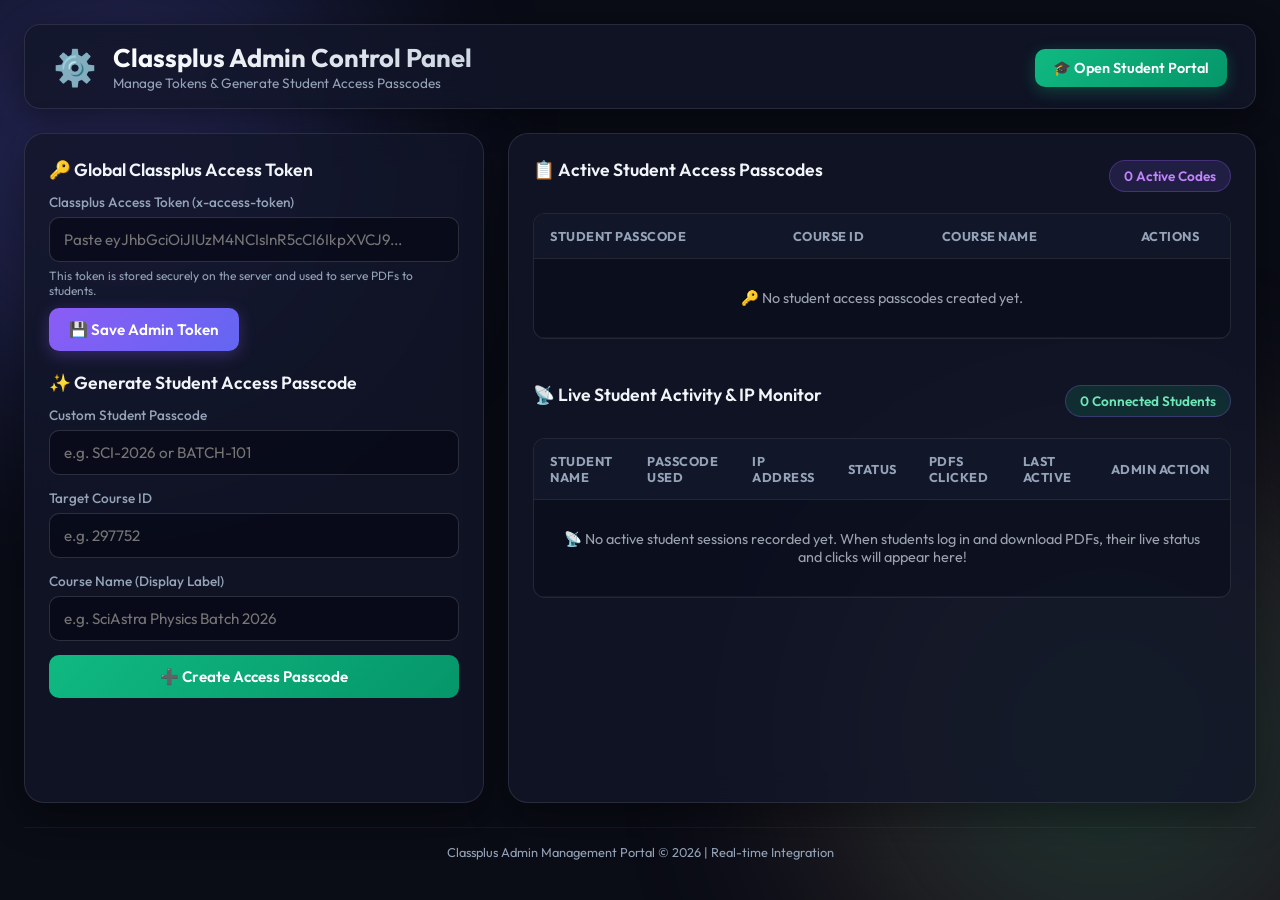
==== admin.html @ 9f8330b0 "Add Real-Time Online/Offline Heartbeat tracking and PDF Download click counter to Admin Panel" ====
<!DOCTYPE html>
<html lang="en">
<head>
    <meta charset="UTF-8">
    <meta name="viewport" content="width=device-width, initial-scale=1.0">
    <title>Classplus Admin Control Panel</title>
    <!-- Google Fonts -->
    <link rel="preconnect" href="https://fonts.googleapis.com">
    <link rel="preconnect" href="https://fonts.gstatic.com" crossorigin>
    <link href="https://fonts.googleapis.com/css2?family=Outfit:wght@300;400;500;600;700;800&family=JetBrains+Mono:wght@400;500&display=swap" rel="stylesheet">
    <link rel="stylesheet" href="admin_style.css">
    <script src="admin_script.js" defer></script>
</head>
<body>
    <div class="background-decorations">
        <div class="blob blob-1"></div>
        <div class="blob blob-2"></div>
    </div>

    <div class="app-container">
        <!-- Admin Header -->
        <header class="app-header">
            <div class="brand">
                <div class="logo-icon">⚙️</div>
                <div>
                    <h1>Classplus Admin Control Panel</h1>
                    <p class="tagline">Manage Tokens & Generate Student Access Passcodes</p>
                </div>
            </div>
            <div class="nav-links">
                <a href="/student.html" target="_blank" class="nav-btn">🎓 Open Student Portal</a>
            </div>
        </header>

        <main class="main-content">
            <!-- Left Side: Config & Passcode Creator -->
            <section class="card control-card">
                <!-- 1. Admin Token Configuration -->
                <div class="panel-section">
                    <h3 class="section-title">🔑 Global Classplus Access Token</h3>
                    <div class="form-group">
                        <label for="admin-token">Classplus Access Token (x-access-token)</label>
                        <input type="text" id="admin-token" placeholder="Paste eyJhbGciOiJIUzM4NCIsInR5cCI6IkpXVCJ9..." autocomplete="off">
                        <span class="help-text">This token is stored securely on the server and used to serve PDFs to students.</span>
                    </div>
                    <button id="btn-save-token" class="btn btn-primary" style="margin-top: 10px;">
                        💾 Save Admin Token
                    </button>
                </div>

                <!-- 2. Student Passcode Generator -->
                <div class="panel-section">
                    <h3 class="section-title">✨ Generate Student Access Passcode</h3>
                    <div class="form-grid">
                        <div class="form-group">
                            <label for="passcode-code">Custom Student Passcode</label>
                            <input type="text" id="passcode-code" placeholder="e.g. SCI-2026 or BATCH-101" autocomplete="off">
                        </div>

                        <div class="form-group">
                            <label for="passcode-course-id">Target Course ID</label>
                            <input type="text" id="passcode-course-id" placeholder="e.g. 297752" autocomplete="off">
                        </div>

                        <div class="form-group">
                            <label for="passcode-course-name">Course Name (Display Label)</label>
                            <input type="text" id="passcode-course-name" placeholder="e.g. SciAstra Physics Batch 2026" autocomplete="off">
                        </div>

                        <button id="btn-create-code" class="btn btn-secondary export-btn">
                            ➕ Create Access Passcode
                        </button>
                    </div>
                </div>
            </section>

            <!-- Right Side: Active Passcodes List & Live Student Monitor -->
            <section class="card data-card">
                <div class="results-header">
                    <h2 class="section-title">📋 Active Student Access Passcodes</h2>
                    <span class="stats-badge" id="passcode-count-badge">0 Active Codes</span>
                </div>

                <div class="passcode-table-container">
                    <table class="passcode-table">
                        <thead>
                            <tr>
                                <th>Student Passcode</th>
                                <th>Course ID</th>
                                <th>Course Name</th>
                                <th style="width: 120px; text-align: center;">Actions</th>
                            </tr>
                        </thead>
                        <tbody id="passcodes-tbody">
                            <tr class="empty-row">
                                <td colspan="4" style="text-align: center; padding: 30px; color: #9ca3af;">
                                    🔑 No student access passcodes created yet.
                                </td>
                            </tr>
                        </tbody>
                    </table>
                </div>

                <!-- 3. Live Student Activity & IP Monitor -->
                <div class="results-header" style="margin-top: 24px;">
                    <h2 class="section-title">📡 Live Student Activity & IP Monitor</h2>
                    <span class="stats-badge" id="active-students-badge" style="background: rgba(16, 185, 129, 0.15); color: #6ee7b7;">0 Connected Students</span>
                </div>

                <div class="passcode-table-container">
                    <table class="passcode-table">
                        <thead>
                            <tr>
                                <th>Student Name</th>
                                <th>Passcode Used</th>
                                <th>IP Address</th>
                                <th>Status</th>
                                <th>PDFs Clicked</th>
                                <th>Last Active</th>
                                <th style="width: 140px; text-align: center;">Admin Action</th>
                            </tr>
                        </thead>
                        <tbody id="students-tbody">
                            <tr class="empty-row">
                                <td colspan="7" style="text-align: center; padding: 30px; color: #9ca3af;">
                                    📡 No active student sessions recorded yet. When students log in and download PDFs, their live status and clicks will appear here!
                                </td>
                            </tr>
                        </tbody>
                    </table>
                </div>
            </section>
        </main>

        <footer class="app-footer">
            <p>Classplus Admin Management Portal &copy; 2026 | Real-time Integration</p>
        </footer>
    </div>
</body>
</html>
---- admin_style.css ----
:root {
    --bg-dark: #0a0c16;
    --card-bg: rgba(18, 22, 40, 0.8);
    --card-border: rgba(255, 255, 255, 0.1);
    --text-main: #f1f5f9;
    --text-muted: #94a3b8;
    --accent-red: #ef4444;
    --accent-blue: #3b82f6;
    --accent-purple: #8b5cf6;
    --accent-emerald: #10b981;
    --input-bg: rgba(5, 8, 20, 0.6);
    --input-border: rgba(255, 255, 255, 0.15);
    --font-primary: 'Outfit', sans-serif;
    --font-mono: 'JetBrains Mono', monospace;
}

* {
    box-sizing: border-box;
    margin: 0;
    padding: 0;
}

body {
    background-color: var(--bg-dark);
    color: var(--text-main);
    font-family: var(--font-primary);
    min-height: 100vh;
    overflow-x: hidden;
}

.background-decorations {
    position: fixed;
    top: 0;
    left: 0;
    width: 100%;
    height: 100%;
    z-index: -1;
    overflow: hidden;
    pointer-events: none;
}

.blob {
    position: absolute;
    border-radius: 50%;
    filter: blur(100px);
    opacity: 0.25;
}

.blob-1 {
    top: -10%;
    left: -10%;
    width: 500px;
    height: 500px;
    background: radial-gradient(circle, #8b5cf6, #3b82f6);
}

.blob-2 {
    bottom: -15%;
    right: -10%;
    width: 600px;
    height: 600px;
    background: radial-gradient(circle, #10b981, #ef4444);
}

.app-container {
    max-width: 1400px;
    margin: 0 auto;
    padding: 24px;
    display: flex;
    flex-direction: column;
    gap: 24px;
    min-height: 100vh;
}

.app-header {
    display: flex;
    justify-content: space-between;
    align-items: center;
    padding: 16px 28px;
    background: var(--card-bg);
    backdrop-filter: blur(16px);
    border: 1px solid var(--card-border);
    border-radius: 16px;
    box-shadow: 0 8px 32px rgba(0, 0, 0, 0.4);
}

.brand {
    display: flex;
    align-items: center;
    gap: 16px;
}

.logo-icon {
    font-size: 2.2rem;
}

.brand h1 {
    font-size: 1.6rem;
    font-weight: 700;
    background: linear-gradient(135deg, #ffffff, #cbd5e1);
    -webkit-background-clip: text;
    -webkit-text-fill-color: transparent;
}

.tagline {
    font-size: 0.85rem;
    color: var(--text-muted);
}

.nav-btn {
    padding: 10px 18px;
    border-radius: 10px;
    text-decoration: none;
    font-size: 0.9rem;
    font-weight: 600;
    color: #fff;
    background: linear-gradient(135deg, #10b981, #059669);
    box-shadow: 0 4px 16px rgba(16, 185, 129, 0.3);
    transition: all 0.2s ease;
}

.nav-btn:hover {
    transform: translateY(-2px);
    box-shadow: 0 6px 20px rgba(16, 185, 129, 0.4);
}

.main-content {
    display: grid;
    grid-template-columns: 460px 1fr;
    gap: 24px;
    flex: 1;
}

@media (max-width: 1024px) {
    .main-content {
        grid-template-columns: 1fr;
    }
}

.card {
    background: var(--card-bg);
    backdrop-filter: blur(16px);
    border: 1px solid var(--card-border);
    border-radius: 20px;
    padding: 24px;
    box-shadow: 0 12px 40px rgba(0, 0, 0, 0.4);
    display: flex;
    flex-direction: column;
    gap: 20px;
}

.section-title {
    font-size: 1.1rem;
    font-weight: 600;
    margin-bottom: 12px;
}

.form-grid {
    display: flex;
    flex-direction: column;
    gap: 14px;
}

.form-group {
    display: flex;
    flex-direction: column;
    gap: 6px;
}

.form-group label {
    font-size: 0.85rem;
    font-weight: 500;
    color: var(--text-muted);
}

input[type="text"] {
    width: 100%;
    padding: 12px 14px;
    background: var(--input-bg);
    border: 1px solid var(--input-border);
    border-radius: 10px;
    color: var(--text-main);
    font-family: var(--font-primary);
    font-size: 0.95rem;
    outline: none;
    transition: all 0.2s ease;
}

input[type="text"]:focus {
    border-color: var(--accent-purple);
    box-shadow: 0 0 0 3px rgba(139, 92, 246, 0.2);
}

.help-text {
    font-size: 0.75rem;
    color: var(--text-muted);
}

.btn {
    padding: 12px 20px;
    border-radius: 10px;
    border: none;
    font-family: var(--font-primary);
    font-size: 0.95rem;
    font-weight: 600;
    cursor: pointer;
    display: inline-flex;
    align-items: center;
    justify-content: center;
    gap: 8px;
    transition: all 0.25s ease;
}

.btn-primary {
    background: linear-gradient(135deg, var(--accent-purple), #6366f1);
    color: white;
    box-shadow: 0 4px 16px rgba(139, 92, 246, 0.3);
}

.btn-primary:hover {
    transform: translateY(-2px);
}

.export-btn {
    background: linear-gradient(135deg, #10b981, #059669);
    color: white;
}

.export-btn:hover {
    transform: translateY(-2px);
    box-shadow: 0 4px 16px rgba(16, 185, 129, 0.4);
}

.btn-danger {
    background: rgba(239, 68, 68, 0.2);
    color: #fca5a5;
    border: 1px solid rgba(239, 68, 68, 0.4);
    padding: 6px 12px;
    font-size: 0.8rem;
    border-radius: 8px;
}

.btn-danger:hover {
    background: rgba(239, 68, 68, 0.4);
    color: white;
}

.results-header {
    display: flex;
    justify-content: space-between;
    align-items: center;
}

.stats-badge {
    background: rgba(139, 92, 246, 0.15);
    color: #c084fc;
    border: 1px solid rgba(139, 92, 246, 0.3);
    padding: 6px 14px;
    border-radius: 20px;
    font-size: 0.85rem;
    font-weight: 600;
}

.passcode-table-container {
    border: 1px solid var(--card-border);
    border-radius: 12px;
    overflow-x: auto;
    background: rgba(5, 8, 20, 0.4);
    max-height: 600px;
}

.passcode-table {
    width: 100%;
    border-collapse: collapse;
    text-align: left;
}

.passcode-table th {
    position: sticky;
    top: 0;
    background: #111629;
    color: var(--text-muted);
    font-size: 0.8rem;
    text-transform: uppercase;
    letter-spacing: 0.5px;
    padding: 14px 16px;
    border-bottom: 1px solid var(--card-border);
}

.passcode-table td {
    padding: 14px 16px;
    border-bottom: 1px solid rgba(255, 255, 255, 0.05);
    font-size: 0.9rem;
}

.code-tag {
    display: inline-block;
    background: rgba(16, 185, 129, 0.15);
    color: #34d399;
    border: 1px solid rgba(16, 185, 129, 0.3);
    padding: 4px 10px;
    border-radius: 6px;
    font-family: var(--font-mono);
    font-weight: 600;
}

.app-footer {
    text-align: center;
    padding: 16px;
    color: var(--text-muted);
    font-size: 0.8rem;
    border-top: 1px solid rgba(255, 255, 255, 0.05);
}
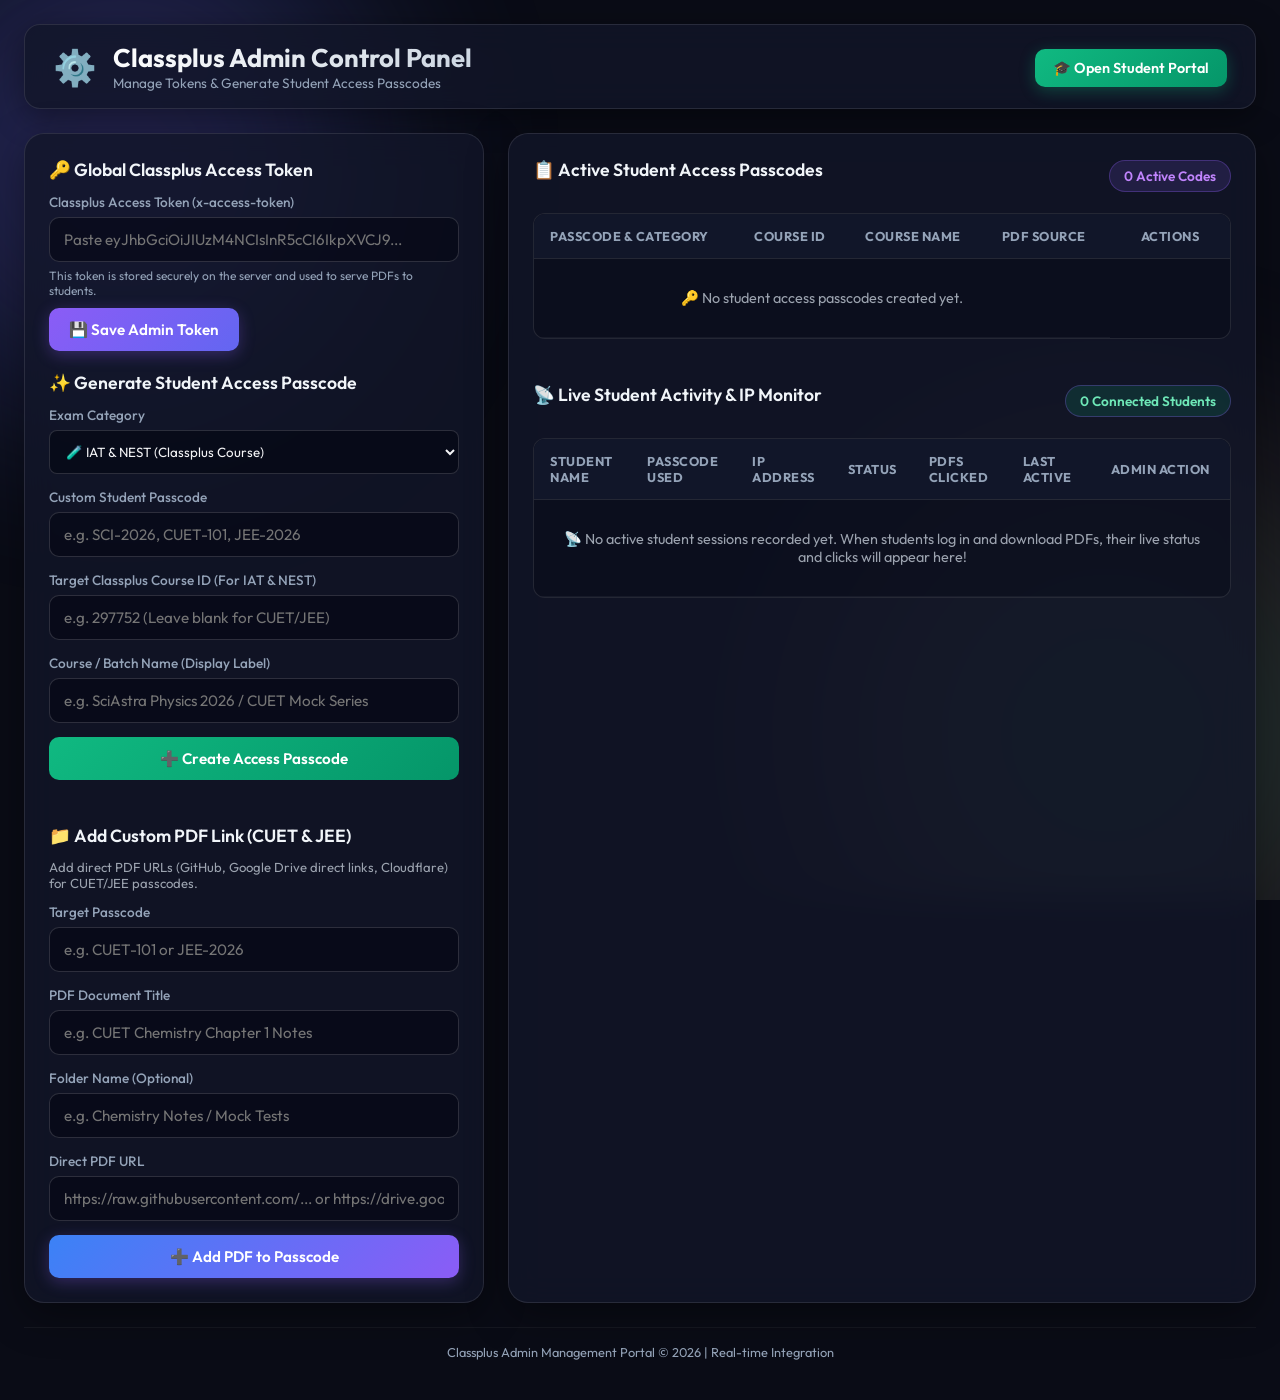
==== commit 9f653cd3: "Add Multi-Exam Category support for IAT NEST CUET JEE and Custom PDF Link Uploader" ====
--- a/admin.html
+++ b/admin.html
@@ -53,22 +53,62 @@
                     <h3 class="section-title">✨ Generate Student Access Passcode</h3>
                     <div class="form-grid">
                         <div class="form-group">
-                            <label for="passcode-code">Custom Student Passcode</label>
-                            <input type="text" id="passcode-code" placeholder="e.g. SCI-2026 or BATCH-101" autocomplete="off">
+                            <label for="passcode-category">Exam Category</label>
+                            <select id="passcode-category" style="width: 100%; padding: 12px; background: rgba(5, 8, 20, 0.7); border: 1px solid rgba(255, 255, 255, 0.15); border-radius: 8px; color: #f3f4f6; font-family: inherit;">
+                                <option value="IAT & NEST">🧪 IAT & NEST (Classplus Course)</option>
+                                <option value="CUET">📚 CUET (Custom PDFs & Direct Links)</option>
+                                <option value="JEE">⚛️ JEE (Custom PDFs & Direct Links)</option>
+                            </select>
                         </div>
 
                         <div class="form-group">
-                            <label for="passcode-course-id">Target Course ID</label>
-                            <input type="text" id="passcode-course-id" placeholder="e.g. 297752" autocomplete="off">
+                            <label for="passcode-code">Custom Student Passcode</label>
+                            <input type="text" id="passcode-code" placeholder="e.g. SCI-2026, CUET-101, JEE-2026" autocomplete="off">
+                        </div>
+
+                        <div class="form-group" id="course-id-group">
+                            <label for="passcode-course-id">Target Classplus Course ID (For IAT & NEST)</label>
+                            <input type="text" id="passcode-course-id" placeholder="e.g. 297752 (Leave blank for CUET/JEE)" autocomplete="off">
                         </div>
 
                         <div class="form-group">
-                            <label for="passcode-course-name">Course Name (Display Label)</label>
-                            <input type="text" id="passcode-course-name" placeholder="e.g. SciAstra Physics Batch 2026" autocomplete="off">
+                            <label for="passcode-course-name">Course / Batch Name (Display Label)</label>
+                            <input type="text" id="passcode-course-name" placeholder="e.g. SciAstra Physics 2026 / CUET Mock Series" autocomplete="off">
                         </div>
 
                         <button id="btn-create-code" class="btn btn-secondary export-btn">
                             ➕ Create Access Passcode
+                        </button>
+                    </div>
+                </div>
+
+                <!-- 3. Custom PDF Link Uploader (For CUET & JEE) -->
+                <div class="panel-section" style="margin-top: 24px;">
+                    <h3 class="section-title">📁 Add Custom PDF Link (CUET & JEE)</h3>
+                    <p style="font-size: 0.82rem; color: #9ca3af; margin-bottom: 12px;">Add direct PDF URLs (GitHub, Google Drive direct links, Cloudflare) for CUET/JEE passcodes.</p>
+                    <div class="form-grid">
+                        <div class="form-group">
+                            <label for="custom-pdf-code">Target Passcode</label>
+                            <input type="text" id="custom-pdf-code" placeholder="e.g. CUET-101 or JEE-2026" autocomplete="off">
+                        </div>
+
+                        <div class="form-group">
+                            <label for="custom-pdf-title">PDF Document Title</label>
+                            <input type="text" id="custom-pdf-title" placeholder="e.g. CUET Chemistry Chapter 1 Notes" autocomplete="off">
+                        </div>
+
+                        <div class="form-group">
+                            <label for="custom-pdf-folder">Folder Name (Optional)</label>
+                            <input type="text" id="custom-pdf-folder" placeholder="e.g. Chemistry Notes / Mock Tests" autocomplete="off">
+                        </div>
+
+                        <div class="form-group">
+                            <label for="custom-pdf-url">Direct PDF URL</label>
+                            <input type="text" id="custom-pdf-url" placeholder="https://raw.githubusercontent.com/... or https://drive.google.com/..." autocomplete="off">
+                        </div>
+
+                        <button id="btn-add-custom-pdf" class="btn btn-primary export-btn" style="background: linear-gradient(135deg, #3b82f6, #8b5cf6);">
+                            ➕ Add PDF to Passcode
                         </button>
                     </div>
                 </div>
@@ -85,9 +125,10 @@
                     <table class="passcode-table">
                         <thead>
                             <tr>
-                                <th>Student Passcode</th>
+                                <th>Passcode & Category</th>
                                 <th>Course ID</th>
                                 <th>Course Name</th>
+                                <th>PDF Source</th>
                                 <th style="width: 120px; text-align: center;">Actions</th>
                             </tr>
                         </thead>
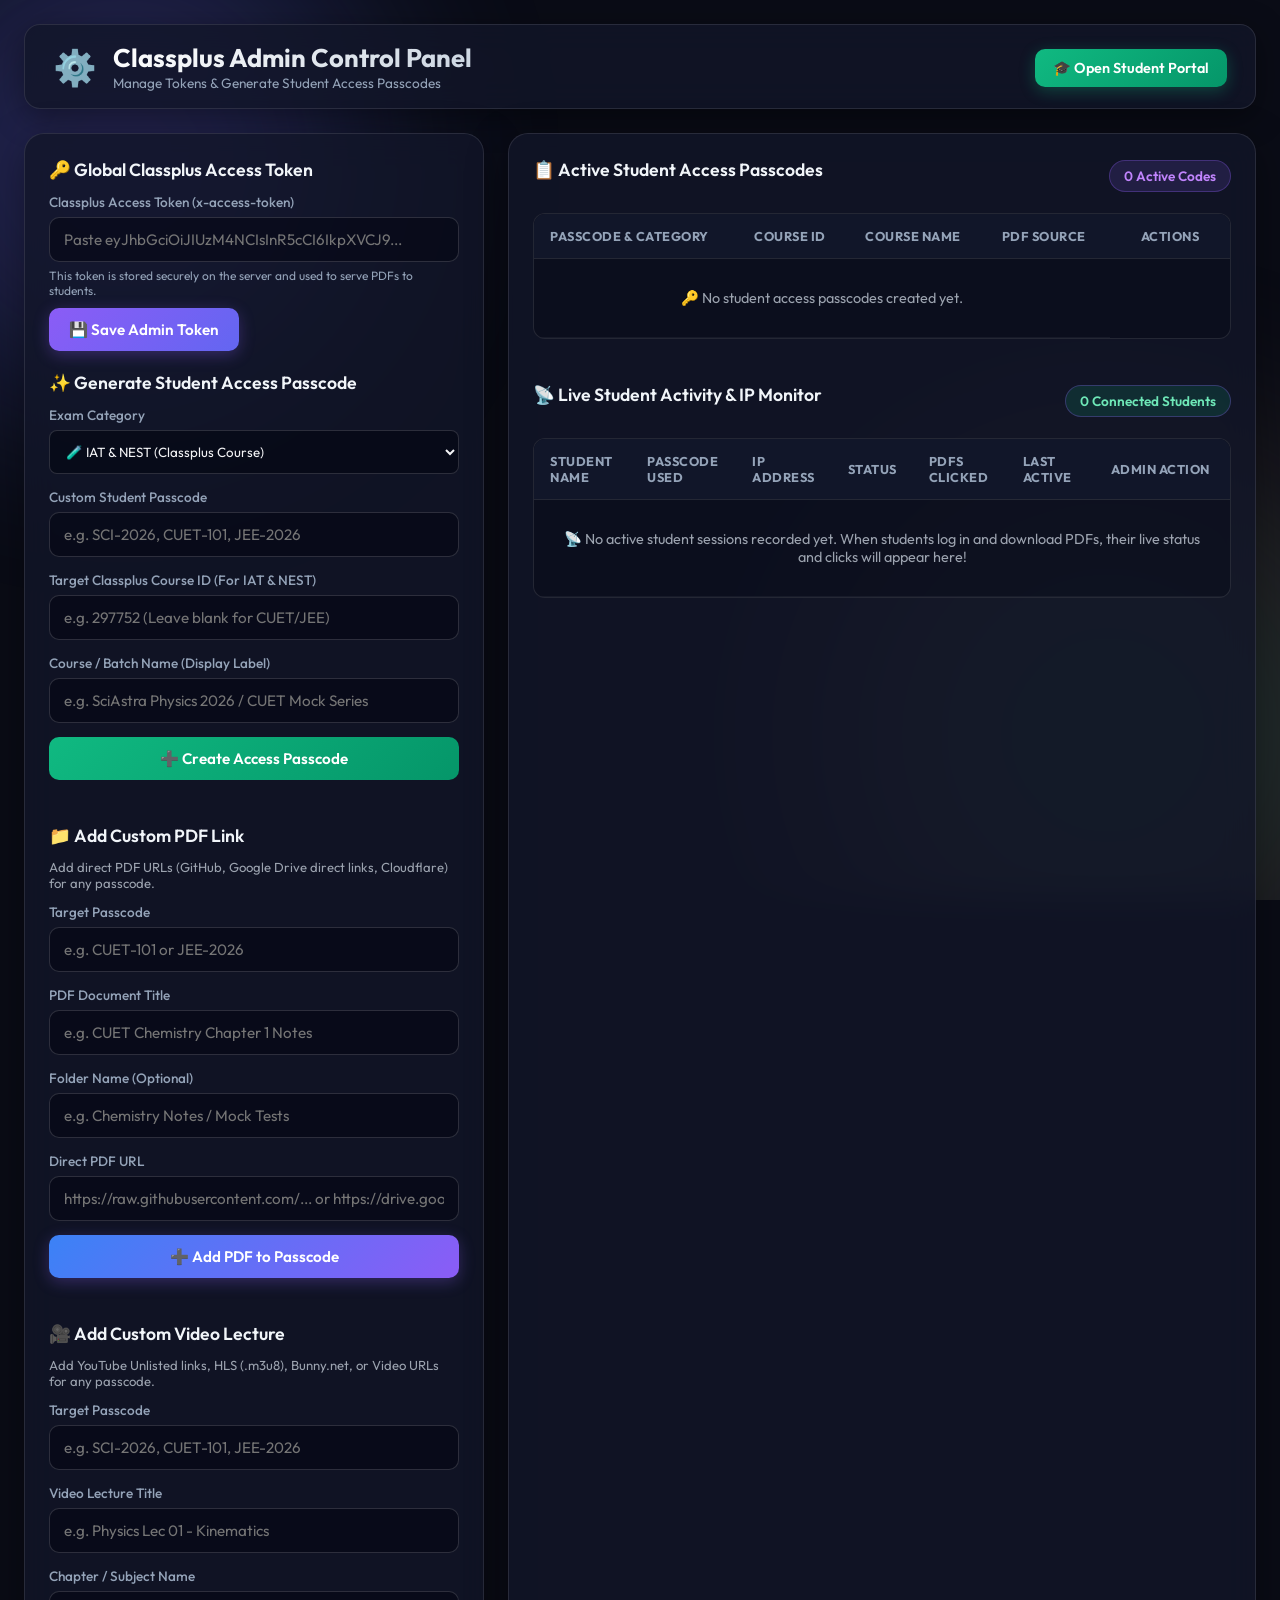
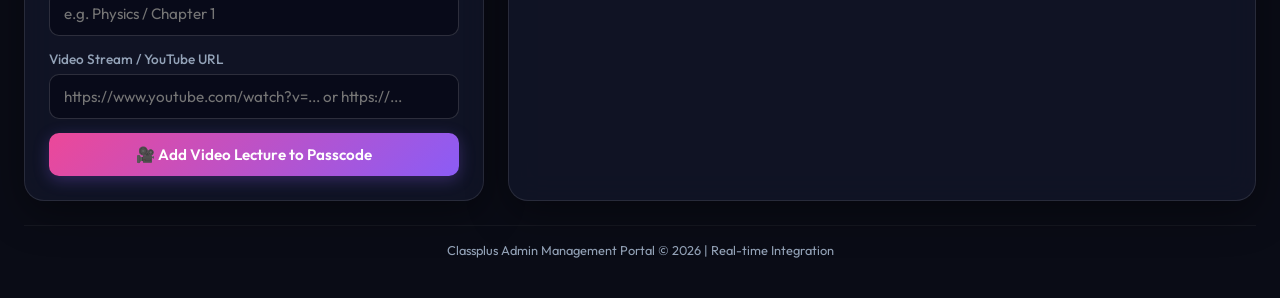
==== commit f14868a9: "Add Video Lecture Streaming Portal with Watermark Protection and Admin Controls" ====
--- a/admin.html
+++ b/admin.html
@@ -82,10 +82,10 @@
                     </div>
                 </div>
 
-                <!-- 3. Custom PDF Link Uploader (For CUET & JEE) -->
+                <!-- 3. Custom PDF Link Uploader -->
                 <div class="panel-section" style="margin-top: 24px;">
-                    <h3 class="section-title">📁 Add Custom PDF Link (CUET & JEE)</h3>
-                    <p style="font-size: 0.82rem; color: #9ca3af; margin-bottom: 12px;">Add direct PDF URLs (GitHub, Google Drive direct links, Cloudflare) for CUET/JEE passcodes.</p>
+                    <h3 class="section-title">📁 Add Custom PDF Link</h3>
+                    <p style="font-size: 0.82rem; color: #9ca3af; margin-bottom: 12px;">Add direct PDF URLs (GitHub, Google Drive direct links, Cloudflare) for any passcode.</p>
                     <div class="form-grid">
                         <div class="form-group">
                             <label for="custom-pdf-code">Target Passcode</label>
@@ -109,6 +109,37 @@
 
                         <button id="btn-add-custom-pdf" class="btn btn-primary export-btn" style="background: linear-gradient(135deg, #3b82f6, #8b5cf6);">
                             ➕ Add PDF to Passcode
+                        </button>
+                    </div>
+                </div>
+
+                <!-- 4. Custom Video Lecture Uploader -->
+                <div class="panel-section" style="margin-top: 24px;">
+                    <h3 class="section-title">🎥 Add Custom Video Lecture</h3>
+                    <p style="font-size: 0.82rem; color: #9ca3af; margin-bottom: 12px;">Add YouTube Unlisted links, HLS (.m3u8), Bunny.net, or Video URLs for any passcode.</p>
+                    <div class="form-grid">
+                        <div class="form-group">
+                            <label for="custom-vid-code">Target Passcode</label>
+                            <input type="text" id="custom-vid-code" placeholder="e.g. SCI-2026, CUET-101, JEE-2026" autocomplete="off">
+                        </div>
+
+                        <div class="form-group">
+                            <label for="custom-vid-title">Video Lecture Title</label>
+                            <input type="text" id="custom-vid-title" placeholder="e.g. Physics Lec 01 - Kinematics" autocomplete="off">
+                        </div>
+
+                        <div class="form-group">
+                            <label for="custom-vid-folder">Chapter / Subject Name</label>
+                            <input type="text" id="custom-vid-folder" placeholder="e.g. Physics / Chapter 1" autocomplete="off">
+                        </div>
+
+                        <div class="form-group">
+                            <label for="custom-vid-url">Video Stream / YouTube URL</label>
+                            <input type="text" id="custom-vid-url" placeholder="https://www.youtube.com/watch?v=... or https://..." autocomplete="off">
+                        </div>
+
+                        <button id="btn-add-custom-vid" class="btn btn-primary export-btn" style="background: linear-gradient(135deg, #ec4899, #8b5cf6);">
+                            🎥 Add Video Lecture to Passcode
                         </button>
                     </div>
                 </div>
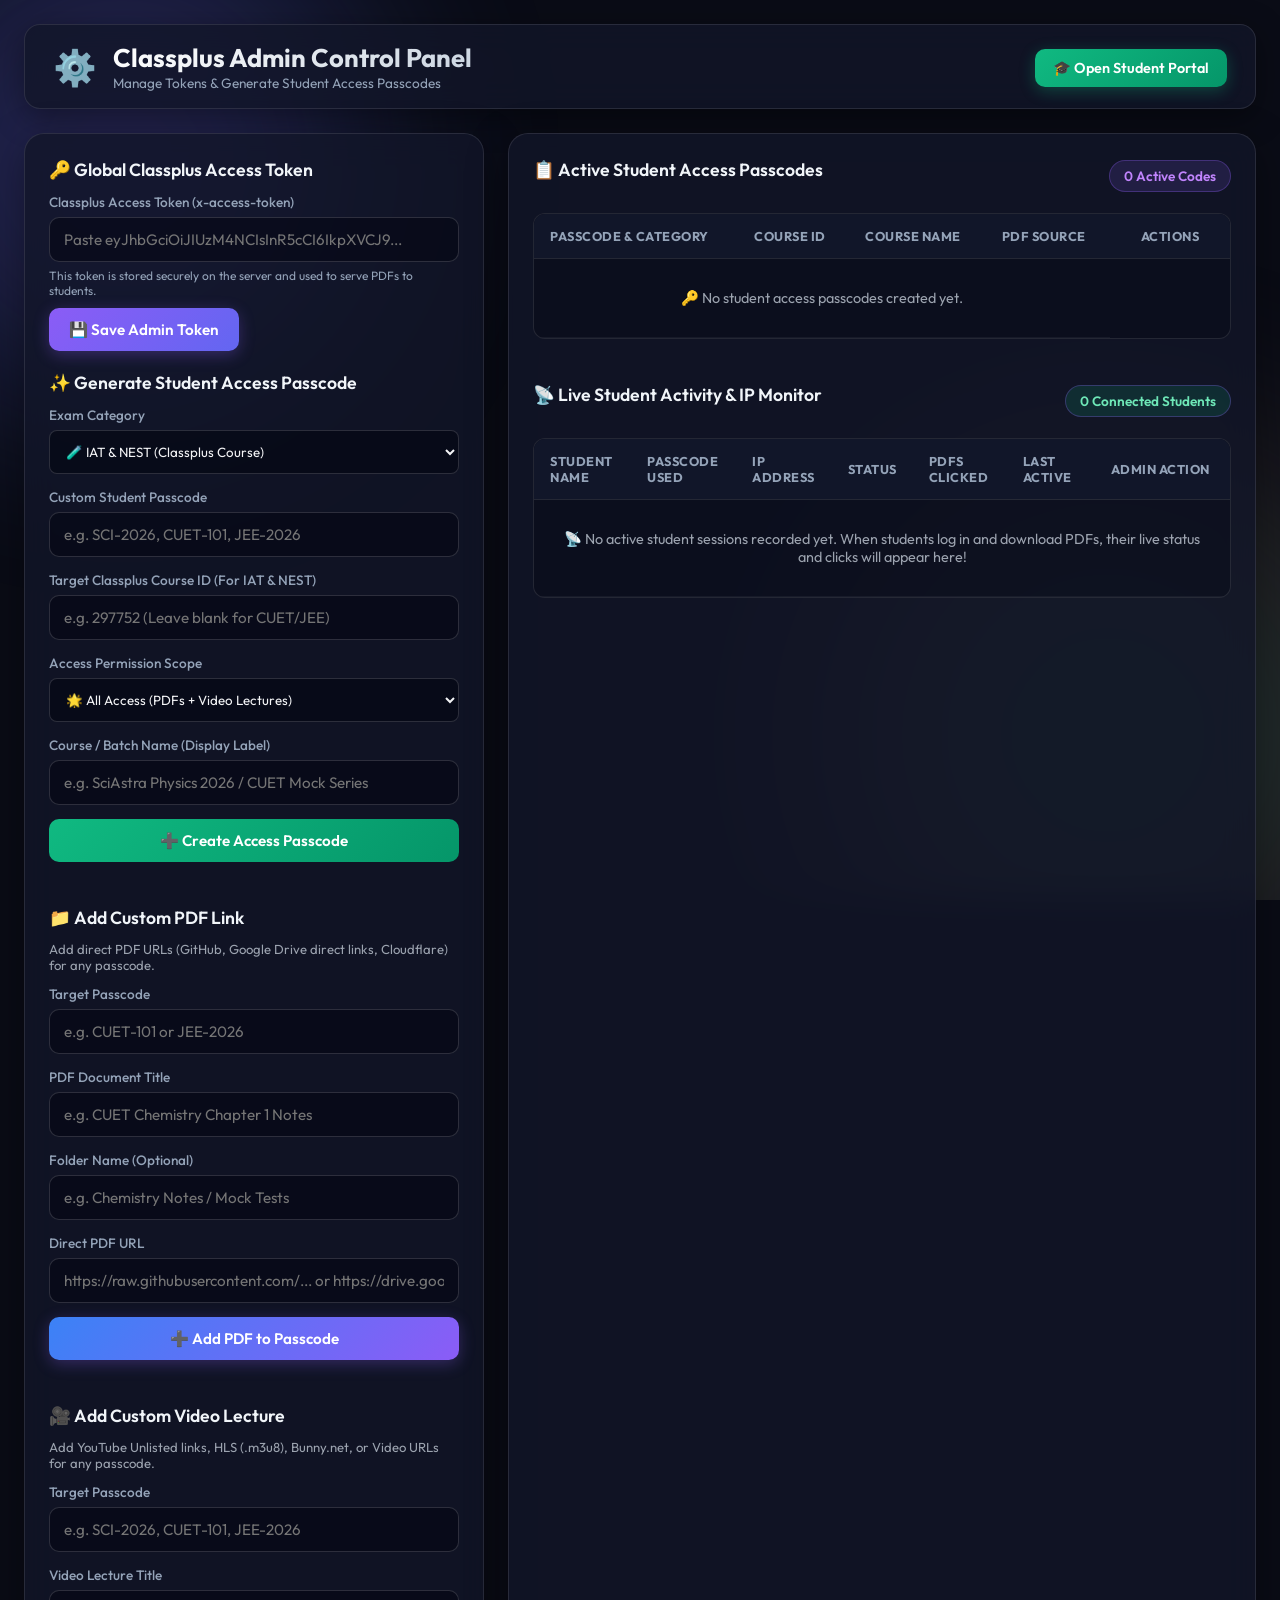
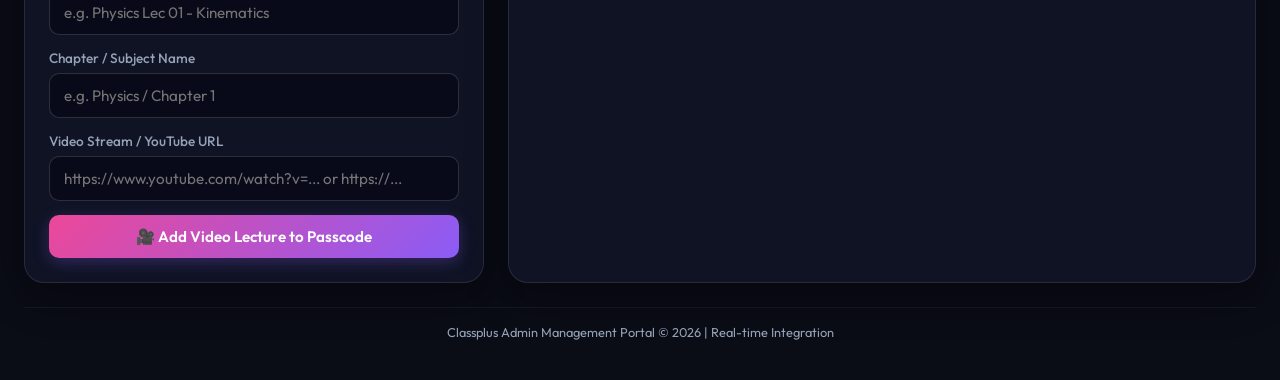
==== commit f04a1e81: "Add distinct Access Scope controls for PDF Only Video Only and All Access in Admin and Student porta" ====
--- a/admin.html
+++ b/admin.html
@@ -72,6 +72,15 @@
                         </div>
 
                         <div class="form-group">
+                            <label for="passcode-scope">Access Permission Scope</label>
+                            <select id="passcode-scope" style="width: 100%; padding: 12px; background: rgba(5, 8, 20, 0.7); border: 1px solid rgba(255, 255, 255, 0.15); border-radius: 8px; color: #f3f4f6; font-family: inherit;">
+                                <option value="all">🌟 All Access (PDFs + Video Lectures)</option>
+                                <option value="pdf">📄 PDF Study Materials Only</option>
+                                <option value="video">🎥 Video Lectures Only</option>
+                            </select>
+                        </div>
+
+                        <div class="form-group">
                             <label for="passcode-course-name">Course / Batch Name (Display Label)</label>
                             <input type="text" id="passcode-course-name" placeholder="e.g. SciAstra Physics 2026 / CUET Mock Series" autocomplete="off">
                         </div>
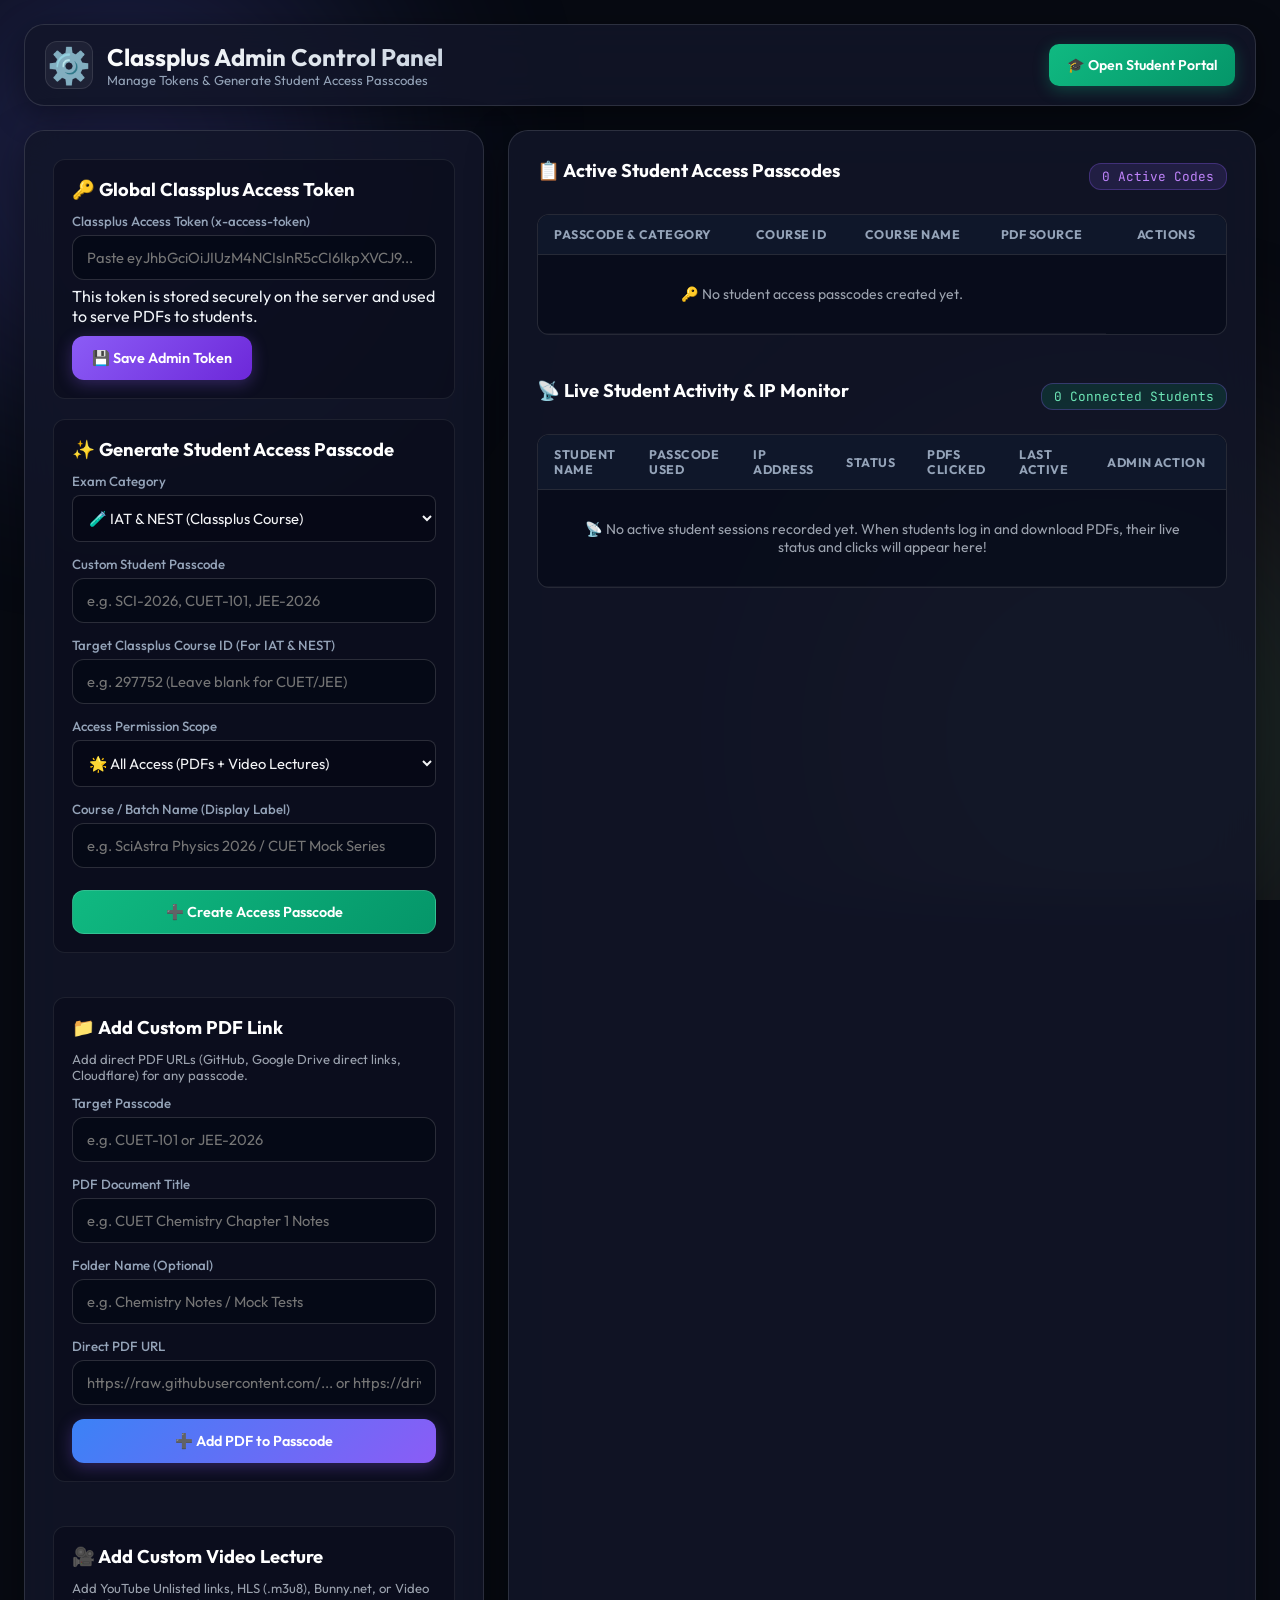
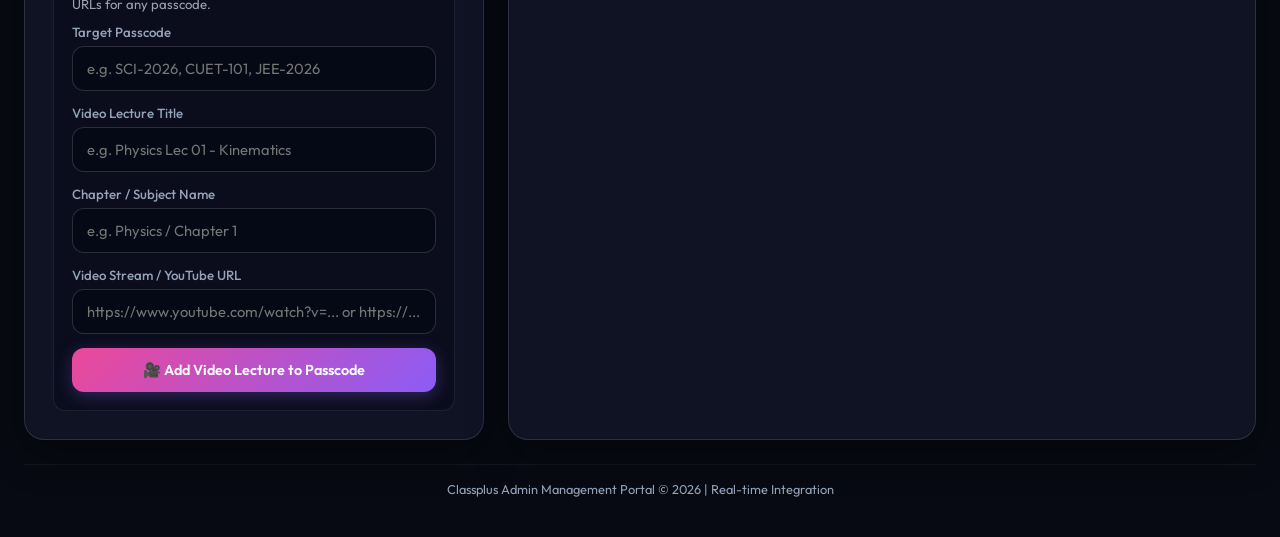
==== commit 7332f055: "Fix admin_script.js event listener syntax error and add type=button to admin form buttons" ====
--- a/admin.html
+++ b/admin.html
@@ -85,7 +85,7 @@
                             <input type="text" id="passcode-course-name" placeholder="e.g. SciAstra Physics 2026 / CUET Mock Series" autocomplete="off">
                         </div>
 
-                        <button id="btn-create-code" class="btn btn-secondary export-btn">
+                        <button id="btn-create-code" type="button" class="btn btn-secondary export-btn" style="background: linear-gradient(135deg, #10b981, #059669); color: white; margin-top: 8px;">
                             ➕ Create Access Passcode
                         </button>
                     </div>
@@ -116,7 +116,7 @@
                             <input type="text" id="custom-pdf-url" placeholder="https://raw.githubusercontent.com/... or https://drive.google.com/..." autocomplete="off">
                         </div>
 
-                        <button id="btn-add-custom-pdf" class="btn btn-primary export-btn" style="background: linear-gradient(135deg, #3b82f6, #8b5cf6);">
+                        <button id="btn-add-custom-pdf" type="button" class="btn btn-primary export-btn" style="background: linear-gradient(135deg, #3b82f6, #8b5cf6); color: white;">
                             ➕ Add PDF to Passcode
                         </button>
                     </div>
@@ -147,7 +147,7 @@
                             <input type="text" id="custom-vid-url" placeholder="https://www.youtube.com/watch?v=... or https://..." autocomplete="off">
                         </div>
 
-                        <button id="btn-add-custom-vid" class="btn btn-primary export-btn" style="background: linear-gradient(135deg, #ec4899, #8b5cf6);">
+                        <button id="btn-add-custom-vid" type="button" class="btn btn-primary export-btn" style="background: linear-gradient(135deg, #ec4899, #8b5cf6); color: white;">
                             🎥 Add Video Lecture to Passcode
                         </button>
                     </div>
--- a/admin_style.css
+++ b/admin_style.css
@@ -1,23 +1,29 @@
+@import url('https://fonts.googleapis.com/css2?family=Outfit:wght@300;400;500;600;700;800&family=JetBrains+Mono:wght@400;500&display=swap');
+
 :root {
-    --bg-dark: #0a0c16;
-    --card-bg: rgba(18, 22, 40, 0.8);
-    --card-border: rgba(255, 255, 255, 0.1);
+    --bg-dark: #070a12;
+    --card-bg: rgba(18, 22, 40, 0.85);
+    --card-border: rgba(255, 255, 255, 0.12);
     --text-main: #f1f5f9;
     --text-muted: #94a3b8;
     --accent-red: #ef4444;
     --accent-blue: #3b82f6;
     --accent-purple: #8b5cf6;
     --accent-emerald: #10b981;
-    --input-bg: rgba(5, 8, 20, 0.6);
+    --input-bg: rgba(5, 8, 20, 0.75);
     --input-border: rgba(255, 255, 255, 0.15);
-    --font-primary: 'Outfit', sans-serif;
+    --font-primary: 'Outfit', -apple-system, BlinkMacSystemFont, sans-serif;
     --font-mono: 'JetBrains Mono', monospace;
+    --radius-lg: 20px;
+    --radius-md: 12px;
+    --radius-sm: 8px;
 }
 
 * {
     box-sizing: border-box;
     margin: 0;
     padding: 0;
+    -webkit-tap-highlight-color: transparent;
 }
 
 body {
@@ -32,8 +38,8 @@
     position: fixed;
     top: 0;
     left: 0;
-    width: 100%;
-    height: 100%;
+    width: 100vw;
+    height: 100vh;
     z-index: -1;
     overflow: hidden;
     pointer-events: none;
@@ -42,8 +48,8 @@
 .blob {
     position: absolute;
     border-radius: 50%;
-    filter: blur(100px);
-    opacity: 0.25;
+    filter: blur(120px);
+    opacity: 0.22;
 }
 
 .blob-1 {
@@ -65,37 +71,63 @@
 .app-container {
     max-width: 1400px;
     margin: 0 auto;
-    padding: 24px;
+    padding: 16px;
     display: flex;
     flex-direction: column;
-    gap: 24px;
+    gap: 20px;
     min-height: 100vh;
 }
 
+@media (min-width: 768px) {
+    .app-container {
+        padding: 24px;
+        gap: 24px;
+    }
+}
+
 .app-header {
     display: flex;
     justify-content: space-between;
     align-items: center;
-    padding: 16px 28px;
+    padding: 16px 20px;
     background: var(--card-bg);
-    backdrop-filter: blur(16px);
+    backdrop-filter: blur(20px);
+    -webkit-backdrop-filter: blur(20px);
     border: 1px solid var(--card-border);
-    border-radius: 16px;
+    border-radius: var(--radius-lg);
     box-shadow: 0 8px 32px rgba(0, 0, 0, 0.4);
+    flex-wrap: wrap;
+    gap: 12px;
+}
+
+@media (max-width: 640px) {
+    .app-header {
+        flex-direction: column;
+        align-items: stretch;
+        gap: 12px;
+    }
 }
 
 .brand {
     display: flex;
     align-items: center;
-    gap: 16px;
+    gap: 14px;
 }
 
 .logo-icon {
     font-size: 2.2rem;
+    display: flex;
+    align-items: center;
+    justify-content: center;
+    width: 48px;
+    height: 48px;
+    background: rgba(255, 255, 255, 0.05);
+    border: 1px solid rgba(255, 255, 255, 0.1);
+    border-radius: 12px;
 }
 
 .brand h1 {
-    font-size: 1.6rem;
+    font-size: 1.5rem;
     font-weight: 700;
     background: linear-gradient(135deg, #ffffff, #cbd5e1);
     -webkit-background-clip: text;
@@ -103,7 +135,7 @@
 }
 
 .tagline {
-    font-size: 0.85rem;
+    font-size: 0.82rem;
     color: var(--text-muted);
 }
 
@@ -111,16 +143,21 @@
     padding: 10px 18px;
     border-radius: 10px;
     text-decoration: none;
-    font-size: 0.9rem;
+    font-size: 0.88rem;
     font-weight: 600;
     color: #fff;
     background: linear-gradient(135deg, #10b981, #059669);
     box-shadow: 0 4px 16px rgba(16, 185, 129, 0.3);
     transition: all 0.2s ease;
+    display: inline-flex;
+    align-items: center;
+    justify-content: center;
+    gap: 6px;
+    min-height: 42px;
 }
 
 .nav-btn:hover {
-    transform: translateY(-2px);
+    transform: translateY(-1px);
     box-shadow: 0 6px 20px rgba(16, 185, 129, 0.4);
 }
 
@@ -139,20 +176,36 @@
 
 .card {
     background: var(--card-bg);
-    backdrop-filter: blur(16px);
+    backdrop-filter: blur(20px);
+    -webkit-backdrop-filter: blur(20px);
     border: 1px solid var(--card-border);
-    border-radius: 20px;
-    padding: 24px;
+    border-radius: var(--radius-lg);
+    padding: 20px;
     box-shadow: 0 12px 40px rgba(0, 0, 0, 0.4);
     display: flex;
     flex-direction: column;
     gap: 20px;
 }
 
+@media (min-width: 768px) {
+    .card {
+        padding: 28px;
+    }
+}
+
 .section-title {
-    font-size: 1.1rem;
-    font-weight: 600;
+    font-size: 1.15rem;
+    font-weight: 700;
+    color: #fff;
     margin-bottom: 12px;
+
+}
+
+.panel-section {
+    background: rgba(5, 8, 20, 0.4);
+    border: 1px solid rgba(255, 255, 255, 0.08);
+    padding: 18px;
+    border-radius: var(--radius-md);
 }
 
 .form-grid {
@@ -168,140 +221,130 @@
 }
 
 .form-group label {
-    font-size: 0.85rem;
+    font-size: 0.83rem;
+    color: var(--text-muted);
     font-weight: 500;
-    color: var(--text-muted);
-}
-
-input[type="text"] {
+}
+
+input[type="text"], input[type="password"], select {
     width: 100%;
     padding: 12px 14px;
     background: var(--input-bg);
     border: 1px solid var(--input-border);
-    border-radius: 10px;
+    border-radius: var(--radius-md);
     color: var(--text-main);
     font-family: var(--font-primary);
-    font-size: 0.95rem;
+    font-size: 0.92rem;
     outline: none;
     transition: all 0.2s ease;
 }
 
-input[type="text"]:focus {
+input[type="text"]:focus, select:focus {
     border-color: var(--accent-purple);
-    box-shadow: 0 0 0 3px rgba(139, 92, 246, 0.2);
-}
-
-.help-text {
-    font-size: 0.75rem;
-    color: var(--text-muted);
+    box-shadow: 0 0 0 3px rgba(139, 92, 246, 0.25);
 }
 
 .btn {
     padding: 12px 20px;
-    border-radius: 10px;
+    border-radius: var(--radius-md);
     border: none;
     font-family: var(--font-primary);
-    font-size: 0.95rem;
+    font-size: 0.9rem;
     font-weight: 600;
     cursor: pointer;
     display: inline-flex;
     align-items: center;
     justify-content: center;
     gap: 8px;
-    transition: all 0.25s ease;
+    white-space: nowrap;
+    transition: all 0.2s ease;
+    min-height: 44px;
 }
 
 .btn-primary {
-    background: linear-gradient(135deg, var(--accent-purple), #6366f1);
+    background: linear-gradient(135deg, var(--accent-purple), #6d28d9);
     color: white;
     box-shadow: 0 4px 16px rgba(139, 92, 246, 0.3);
 }
 
-.btn-primary:hover {
-    transform: translateY(-2px);
-}
-
-.export-btn {
-    background: linear-gradient(135deg, #10b981, #059669);
-    color: white;
-}
-
-.export-btn:hover {
-    transform: translateY(-2px);
-    box-shadow: 0 4px 16px rgba(16, 185, 129, 0.4);
+.btn-secondary {
+    background: rgba(255, 255, 255, 0.08);
+    color: var(--text-main);
+    border: 1px solid rgba(255, 255, 255, 0.15);
 }
 
 .btn-danger {
     background: rgba(239, 68, 68, 0.2);
-    color: #fca5a5;
-    border: 1px solid rgba(239, 68, 68, 0.4);
-    padding: 6px 12px;
-    font-size: 0.8rem;
-    border-radius: 8px;
-}
-
-.btn-danger:hover {
-    background: rgba(239, 68, 68, 0.4);
-    color: white;
+    color: #f87171;
+    border: 1px solid rgba(239, 68, 68, 0.35);
+}
+
+.code-tag {
+    display: inline-block;
+    background: rgba(59, 130, 246, 0.2);
+    color: #60a5fa;
+    border: 1px solid rgba(59, 130, 246, 0.3);
+    padding: 3px 8px;
+    border-radius: 6px;
+    font-size: 0.85rem;
+    font-family: var(--font-mono);
+    font-weight: 600;
 }
 
 .results-header {
     display: flex;
     justify-content: space-between;
     align-items: center;
+    flex-wrap: wrap;
+    gap: 10px;
 }
 
 .stats-badge {
     background: rgba(139, 92, 246, 0.15);
     color: #c084fc;
     border: 1px solid rgba(139, 92, 246, 0.3);
-    padding: 6px 14px;
-    border-radius: 20px;
-    font-size: 0.85rem;
-    font-weight: 600;
-}
-
-.passcode-table-container {
+    padding: 4px 12px;
+    border-radius: 12px;
+    font-size: 0.8rem;
+    font-family: var(--font-mono);
+}
+
+.passcode-table-container, .student-table-container {
     border: 1px solid var(--card-border);
-    border-radius: 12px;
+    border-radius: var(--radius-md);
     overflow-x: auto;
-    background: rgba(5, 8, 20, 0.4);
-    max-height: 600px;
-}
-
-.passcode-table {
+    background: rgba(3, 7, 18, 0.5);
+    max-height: 450px;
+}
+
+.passcode-table, .student-table {
     width: 100%;
     border-collapse: collapse;
     text-align: left;
-}
-
-.passcode-table th {
+    min-width: 600px;
+}
+
+.passcode-table th, .student-table th {
     position: sticky;
     top: 0;
-    background: #111629;
+    background: #0f172a;
     color: var(--text-muted);
-    font-size: 0.8rem;
+    font-size: 0.78rem;
     text-transform: uppercase;
     letter-spacing: 0.5px;
-    padding: 14px 16px;
+    padding: 12px 16px;
     border-bottom: 1px solid var(--card-border);
-}
-
-.passcode-table td {
-    padding: 14px 16px;
+    z-index: 10;
+}
+
+.passcode-table td, .student-table td {
+    padding: 12px 16px;
     border-bottom: 1px solid rgba(255, 255, 255, 0.05);
-    font-size: 0.9rem;
-}
-
-.code-tag {
-    display: inline-block;
-    background: rgba(16, 185, 129, 0.15);
-    color: #34d399;
-    border: 1px solid rgba(16, 185, 129, 0.3);
-    padding: 4px 10px;
-    border-radius: 6px;
-    font-family: var(--font-mono);
-    font-weight: 600;
+    font-size: 0.88rem;
+}
+
+.passcode-table tbody tr:hover, .student-table tbody tr:hover {
+    background: rgba(255, 255, 255, 0.03);
 }
 
 .app-footer {
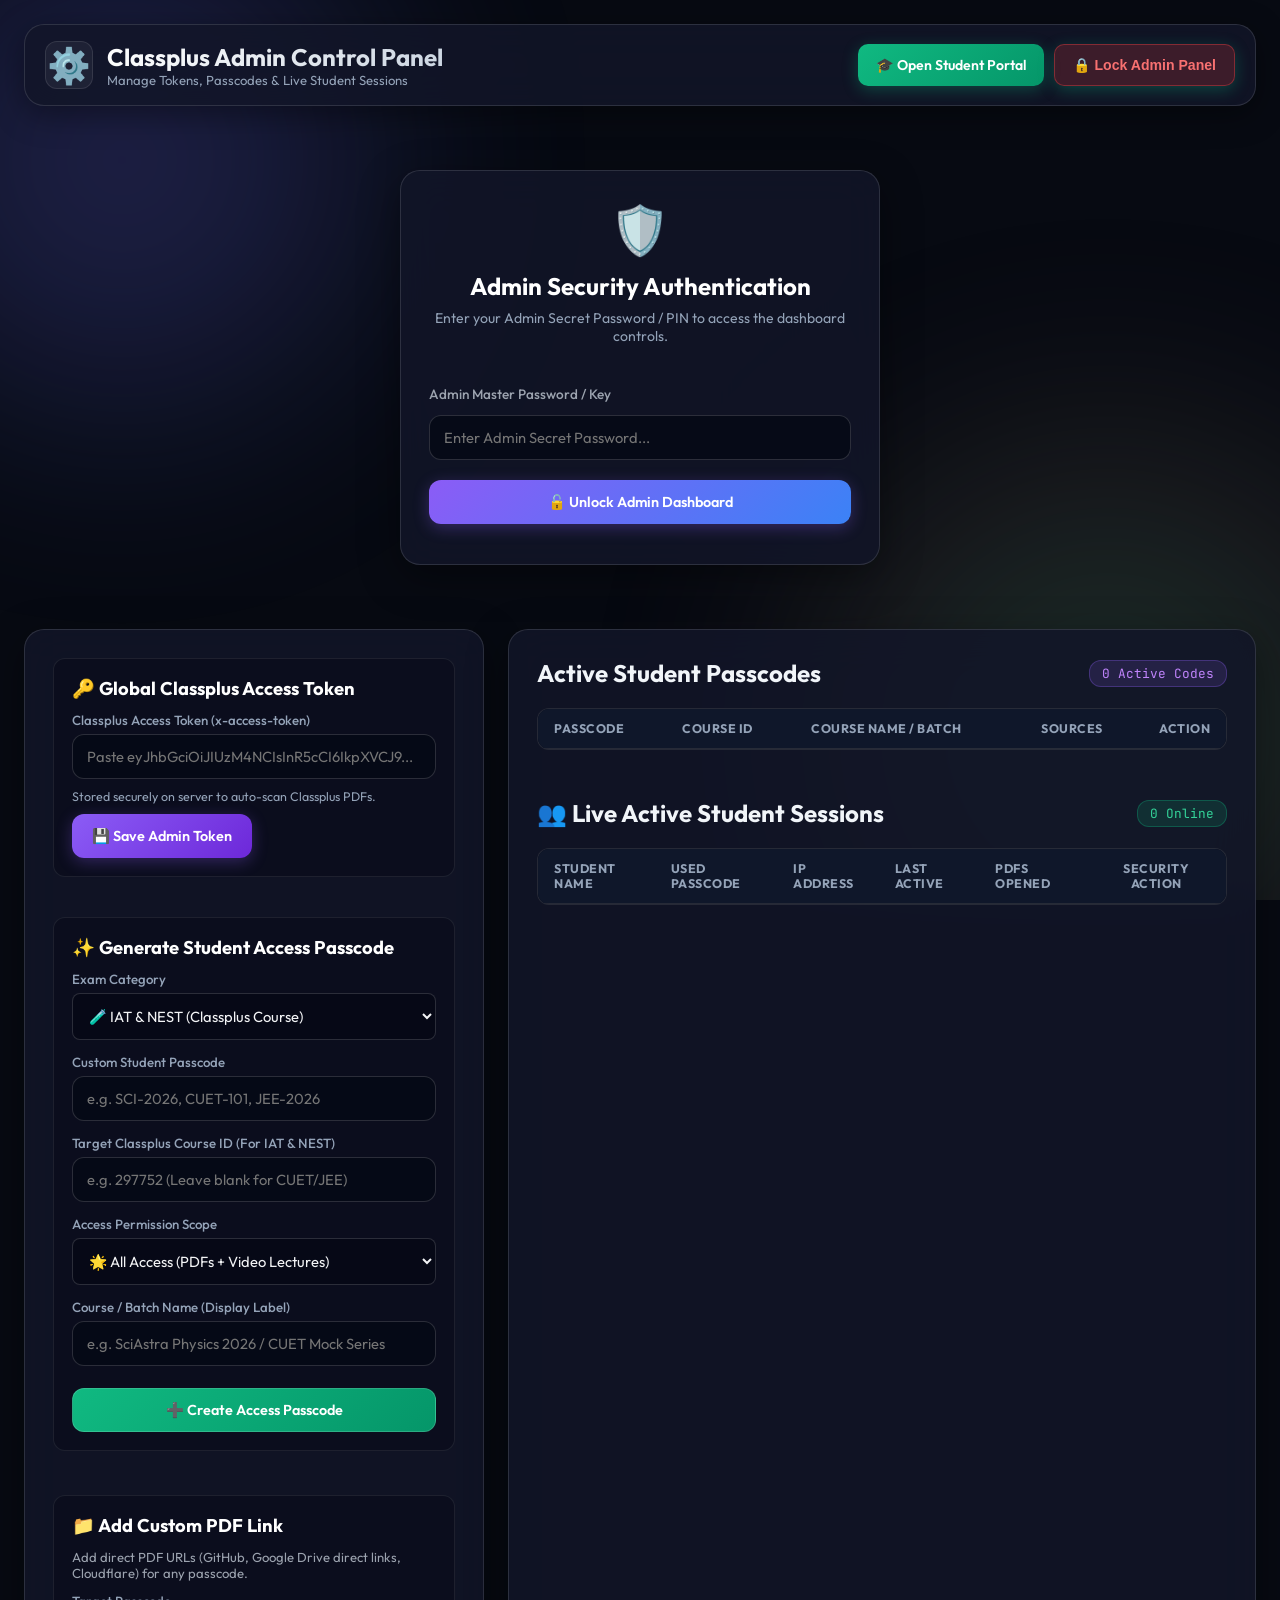
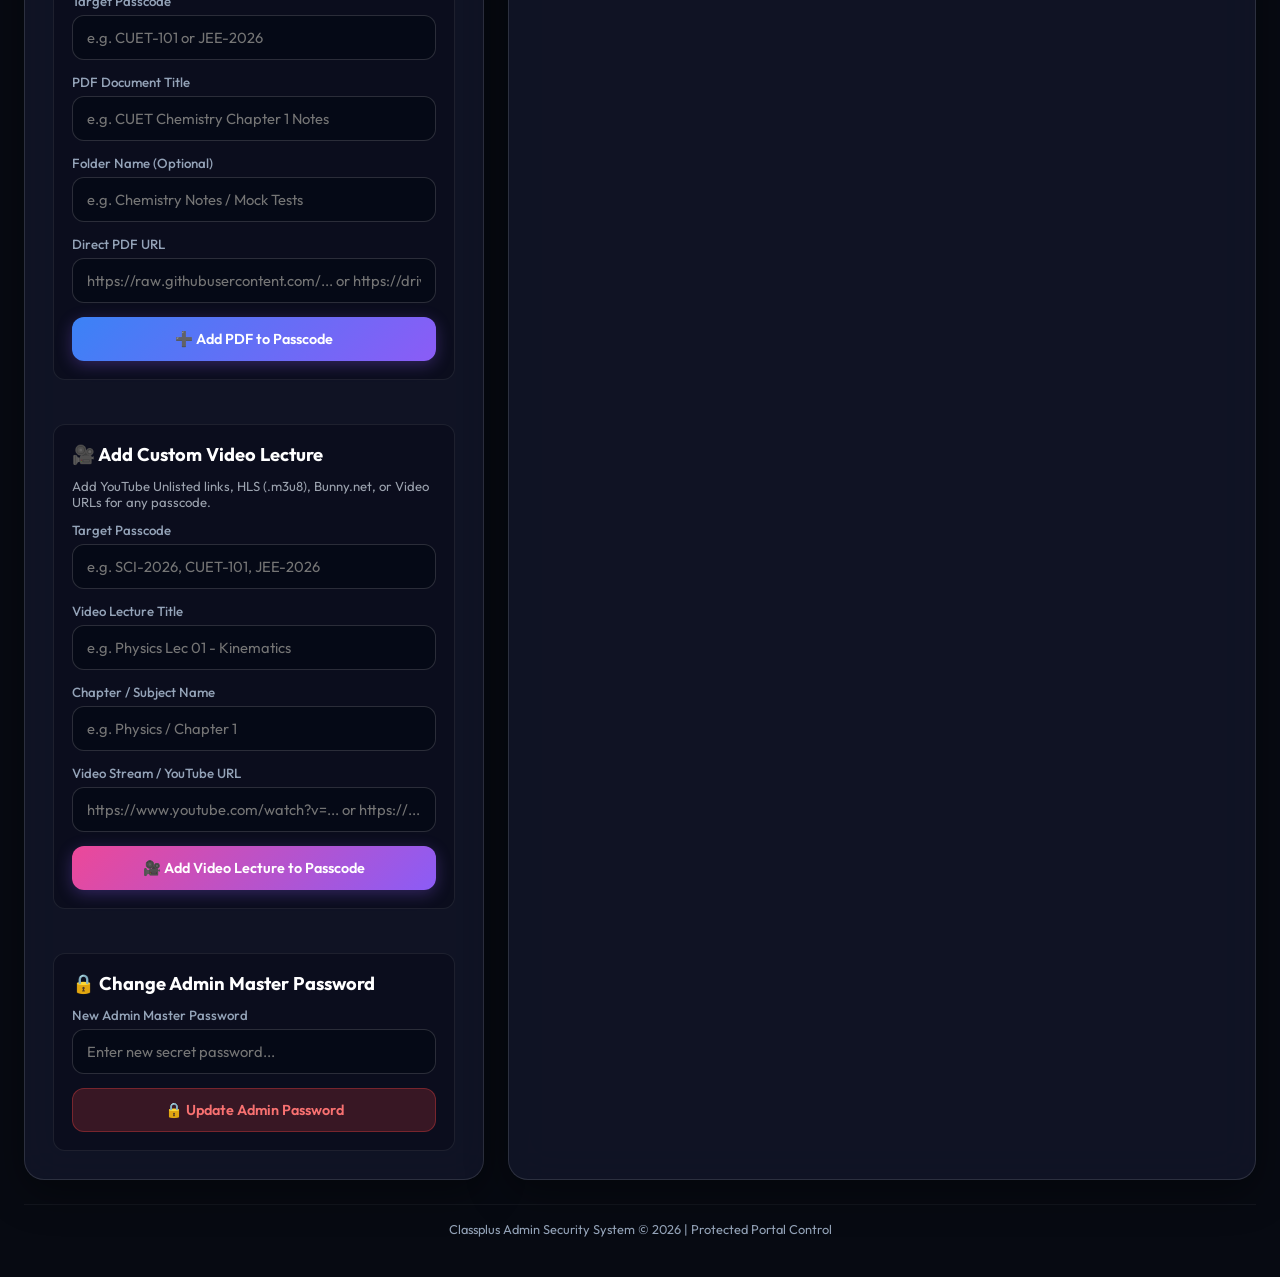
==== commit bcc10b73: "Implement Admin Security Auth Lock Screen and master password protection" ====
--- a/admin.html
+++ b/admin.html
@@ -24,15 +24,38 @@
                 <div class="logo-icon">⚙️</div>
                 <div>
                     <h1>Classplus Admin Control Panel</h1>
-                    <p class="tagline">Manage Tokens & Generate Student Access Passcodes</p>
-                </div>
-            </div>
-            <div class="nav-links">
+                    <p class="tagline">Manage Tokens, Passcodes & Live Student Sessions</p>
+                </div>
+            </div>
+            <div class="nav-links" style="display: flex; gap: 10px; align-items: center;">
                 <a href="/student.html" target="_blank" class="nav-btn">🎓 Open Student Portal</a>
+                <button id="btn-lock-admin" class="nav-btn hidden" style="background: rgba(239, 68, 68, 0.2); color: #f87171; border: 1px solid rgba(239, 68, 68, 0.4); cursor: pointer;">
+                    🔒 Lock Admin Panel
+                </button>
             </div>
         </header>
 
-        <main class="main-content">
+        <!-- Admin Authentication Lock Screen (Shown by default) -->
+        <section class="card login-card" id="admin-login-section" style="max-width: 480px; margin: 40px auto; text-align: center;">
+            <div class="login-header">
+                <div class="key-icon" style="font-size: 3rem; margin-bottom: 12px;">🛡️</div>
+                <h2 style="font-size: 1.5rem; font-weight: 700; color: #fff; margin-bottom: 8px;">Admin Security Authentication</h2>
+                <p style="font-size: 0.88rem; color: #94a3b8; margin-bottom: 20px;">Enter your Admin Secret Password / PIN to access the dashboard controls.</p>
+            </div>
+            <div class="login-form">
+                <div class="form-group" style="display: flex; flex-direction: column; gap: 12px; text-align: left;">
+                    <label for="admin-auth-pass" style="font-size: 0.85rem; color: #9ca3af; font-weight: 500;">Admin Master Password / Key</label>
+                    <input type="password" id="admin-auth-pass" placeholder="Enter Admin Secret Password..." autocomplete="off">
+                    <button id="btn-admin-auth" type="button" class="btn btn-primary" style="margin-top: 8px; width: 100%; background: linear-gradient(135deg, #8b5cf6, #3b82f6); padding: 13px; font-weight: 600;">
+                        🔓 Unlock Admin Dashboard
+                    </button>
+                </div>
+                <div class="error-msg hidden" id="admin-auth-error" style="margin-top: 12px;"></div>
+            </div>
+        </section>
+
+        <!-- Main Admin Dashboard Content (Hidden until authenticated) -->
+        <main class="main-content hidden" id="admin-dashboard-section">
             <!-- Left Side: Config & Passcode Creator -->
             <section class="card control-card">
                 <!-- 1. Admin Token Configuration -->
@@ -41,15 +64,15 @@
                     <div class="form-group">
                         <label for="admin-token">Classplus Access Token (x-access-token)</label>
                         <input type="text" id="admin-token" placeholder="Paste eyJhbGciOiJIUzM4NCIsInR5cCI6IkpXVCJ9..." autocomplete="off">
-                        <span class="help-text">This token is stored securely on the server and used to serve PDFs to students.</span>
-                    </div>
-                    <button id="btn-save-token" class="btn btn-primary" style="margin-top: 10px;">
+                        <span class="help-text" style="font-size: 0.78rem; color: #94a3b8; margin-top: 4px; display: block;">Stored securely on server to auto-scan Classplus PDFs.</span>
+                    </div>
+                    <button id="btn-save-token" type="button" class="btn btn-primary" style="margin-top: 10px;">
                         💾 Save Admin Token
                     </button>
                 </div>
 
                 <!-- 2. Student Passcode Generator -->
-                <div class="panel-section">
+                <div class="panel-section" style="margin-top: 20px;">
                     <h3 class="section-title">✨ Generate Student Access Passcode</h3>
                     <div class="form-grid">
                         <div class="form-group">
@@ -152,12 +175,27 @@
                         </button>
                     </div>
                 </div>
+
+                <!-- 5. Change Admin Secret Password -->
+                <div class="panel-section" style="margin-top: 24px;">
+                    <h3 class="section-title">🔒 Change Admin Master Password</h3>
+                    <div class="form-grid">
+                        <div class="form-group">
+                            <label for="new-admin-secret">New Admin Master Password</label>
+                            <input type="password" id="new-admin-secret" placeholder="Enter new secret password..." autocomplete="off">
+                        </div>
+                        <button id="btn-change-admin-secret" type="button" class="btn btn-danger export-btn">
+                            🔒 Update Admin Password
+                        </button>
+                    </div>
+                </div>
             </section>
 
-            <!-- Right Side: Active Passcodes List & Live Student Monitor -->
-            <section class="card data-card">
+            <!-- Right Side: Active Passcodes & Live Student Monitor -->
+            <section class="card results-card">
+                <!-- Active Passcodes Table -->
                 <div class="results-header">
-                    <h2 class="section-title">📋 Active Student Access Passcodes</h2>
+                    <h2>Active Student Passcodes</h2>
                     <span class="stats-badge" id="passcode-count-badge">0 Active Codes</span>
                 </div>
 
@@ -165,48 +203,39 @@
                     <table class="passcode-table">
                         <thead>
                             <tr>
-                                <th>Passcode & Category</th>
+                                <th>Passcode</th>
                                 <th>Course ID</th>
-                                <th>Course Name</th>
-                                <th>PDF Source</th>
-                                <th style="width: 120px; text-align: center;">Actions</th>
+                                <th>Course Name / Batch</th>
+                                <th>Sources</th>
+                                <th style="width: 80px; text-align: center;">Action</th>
                             </tr>
                         </thead>
                         <tbody id="passcodes-tbody">
-                            <tr class="empty-row">
-                                <td colspan="4" style="text-align: center; padding: 30px; color: #9ca3af;">
-                                    🔑 No student access passcodes created yet.
-                                </td>
-                            </tr>
+                            <!-- Populated dynamically -->
                         </tbody>
                     </table>
                 </div>
 
-                <!-- 3. Live Student Activity & IP Monitor -->
-                <div class="results-header" style="margin-top: 24px;">
-                    <h2 class="section-title">📡 Live Student Activity & IP Monitor</h2>
-                    <span class="stats-badge" id="active-students-badge" style="background: rgba(16, 185, 129, 0.15); color: #6ee7b7;">0 Connected Students</span>
-                </div>
-
-                <div class="passcode-table-container">
-                    <table class="passcode-table">
+                <!-- Live Active Students & Force Logout -->
+                <div class="results-header" style="margin-top: 28px;">
+                    <h2>👥 Live Active Student Sessions</h2>
+                    <span class="stats-badge" id="student-count-badge" style="background: rgba(16, 185, 129, 0.15); color: #34d399; border-color: rgba(16, 185, 129, 0.3);">0 Online</span>
+                </div>
+
+                <div class="student-table-container">
+                    <table class="student-table">
                         <thead>
                             <tr>
                                 <th>Student Name</th>
-                                <th>Passcode Used</th>
+                                <th>Used Passcode</th>
                                 <th>IP Address</th>
-                                <th>Status</th>
-                                <th>PDFs Clicked</th>
                                 <th>Last Active</th>
-                                <th style="width: 140px; text-align: center;">Admin Action</th>
+                                <th>PDFs Opened</th>
+                                <th style="width: 140px; text-align: center;">Security Action</th>
                             </tr>
                         </thead>
                         <tbody id="students-tbody">
-                            <tr class="empty-row">
-                                <td colspan="7" style="text-align: center; padding: 30px; color: #9ca3af;">
-                                    📡 No active student sessions recorded yet. When students log in and download PDFs, their live status and clicks will appear here!
-                                </td>
-                            </tr>
+                            <!-- Populated dynamically -->
                         </tbody>
                     </table>
                 </div>
@@ -214,7 +243,7 @@
         </main>
 
         <footer class="app-footer">
-            <p>Classplus Admin Management Portal &copy; 2026 | Real-time Integration</p>
+            <p>Classplus Admin Security System &copy; 2026 | Protected Portal Control</p>
         </footer>
     </div>
 </body>
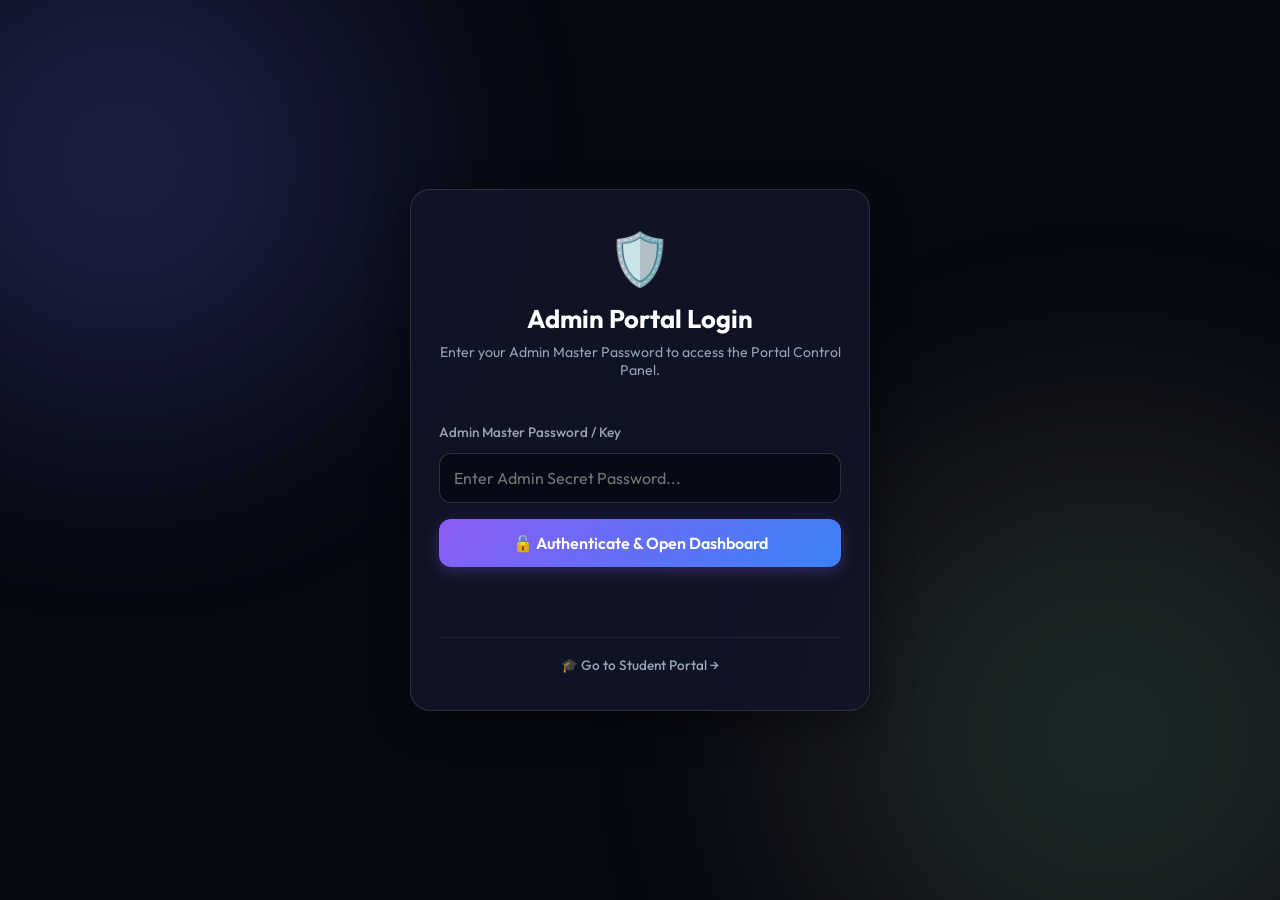
==== commit dda3f30d: "Add dedicated Admin Login page admin_login.html and authentication redirect guard" ====
--- a/admin.html
+++ b/admin.html
@@ -29,33 +29,14 @@
             </div>
             <div class="nav-links" style="display: flex; gap: 10px; align-items: center;">
                 <a href="/student.html" target="_blank" class="nav-btn">🎓 Open Student Portal</a>
-                <button id="btn-lock-admin" class="nav-btn hidden" style="background: rgba(239, 68, 68, 0.2); color: #f87171; border: 1px solid rgba(239, 68, 68, 0.4); cursor: pointer;">
-                    🔒 Lock Admin Panel
+                <button id="btn-lock-admin" class="nav-btn" style="background: rgba(239, 68, 68, 0.2); color: #f87171; border: 1px solid rgba(239, 68, 68, 0.4); cursor: pointer;">
+                    🔒 Logout Admin
                 </button>
             </div>
         </header>
 
-        <!-- Admin Authentication Lock Screen (Shown by default) -->
-        <section class="card login-card" id="admin-login-section" style="max-width: 480px; margin: 40px auto; text-align: center;">
-            <div class="login-header">
-                <div class="key-icon" style="font-size: 3rem; margin-bottom: 12px;">🛡️</div>
-                <h2 style="font-size: 1.5rem; font-weight: 700; color: #fff; margin-bottom: 8px;">Admin Security Authentication</h2>
-                <p style="font-size: 0.88rem; color: #94a3b8; margin-bottom: 20px;">Enter your Admin Secret Password / PIN to access the dashboard controls.</p>
-            </div>
-            <div class="login-form">
-                <div class="form-group" style="display: flex; flex-direction: column; gap: 12px; text-align: left;">
-                    <label for="admin-auth-pass" style="font-size: 0.85rem; color: #9ca3af; font-weight: 500;">Admin Master Password / Key</label>
-                    <input type="password" id="admin-auth-pass" placeholder="Enter Admin Secret Password..." autocomplete="off">
-                    <button id="btn-admin-auth" type="button" class="btn btn-primary" style="margin-top: 8px; width: 100%; background: linear-gradient(135deg, #8b5cf6, #3b82f6); padding: 13px; font-weight: 600;">
-                        🔓 Unlock Admin Dashboard
-                    </button>
-                </div>
-                <div class="error-msg hidden" id="admin-auth-error" style="margin-top: 12px;"></div>
-            </div>
-        </section>
-
-        <!-- Main Admin Dashboard Content (Hidden until authenticated) -->
-        <main class="main-content hidden" id="admin-dashboard-section">
+        <!-- Main Admin Dashboard Content -->
+        <main class="main-content" id="admin-dashboard-section">
             <!-- Left Side: Config & Passcode Creator -->
             <section class="card control-card">
                 <!-- 1. Admin Token Configuration -->
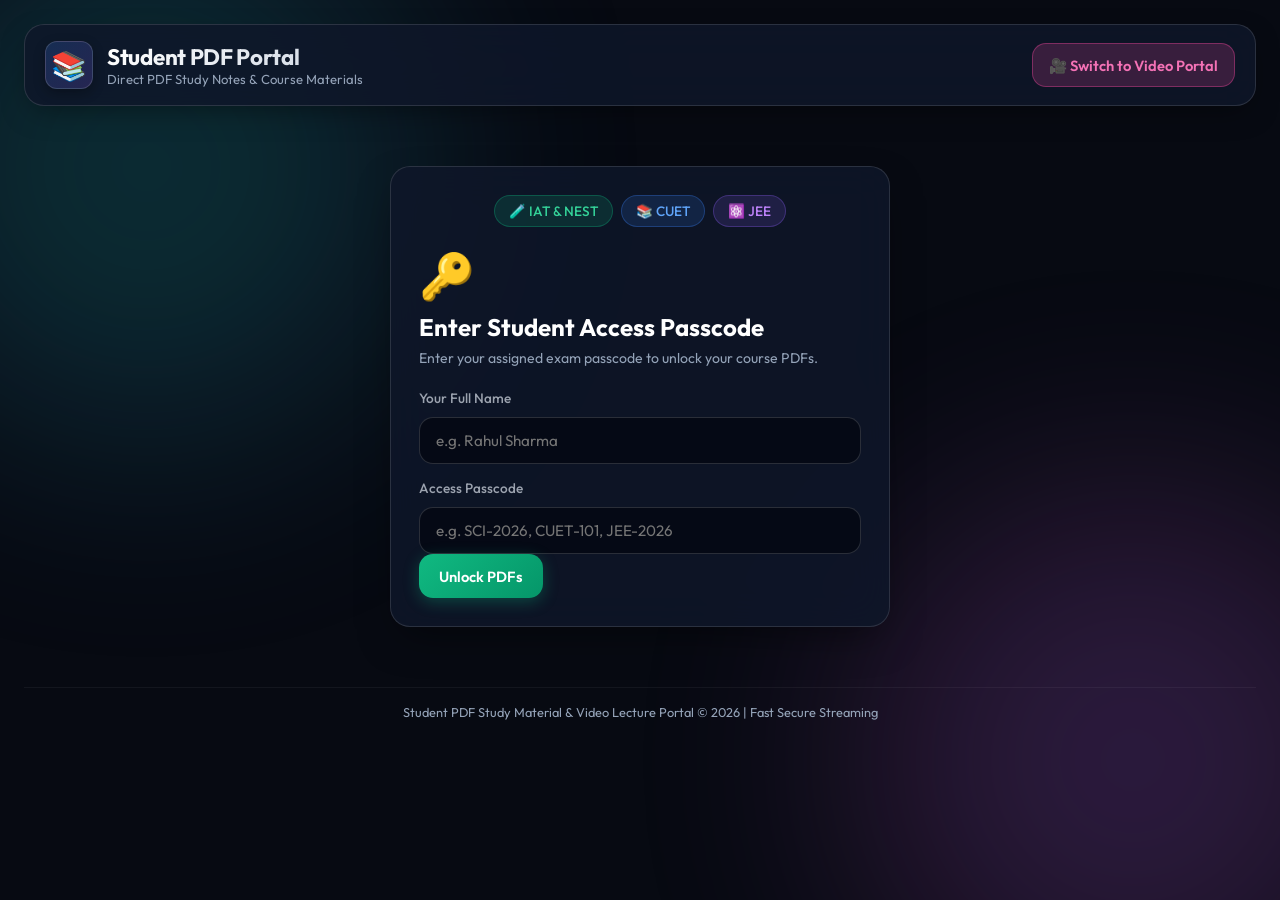
==== commit 5811ffdb: "Update secret admin URL to galactosidase_adadmiin.html and disable admin.html" ====
--- a/admin.html
+++ b/admin.html
@@ -2,230 +2,11 @@
 <html lang="en">
 <head>
     <meta charset="UTF-8">
-    <meta name="viewport" content="width=device-width, initial-scale=1.0">
-    <title>Classplus Admin Control Panel</title>
-    <!-- Google Fonts -->
-    <link rel="preconnect" href="https://fonts.googleapis.com">
-    <link rel="preconnect" href="https://fonts.gstatic.com" crossorigin>
-    <link href="https://fonts.googleapis.com/css2?family=Outfit:wght@300;400;500;600;700;800&family=JetBrains+Mono:wght@400;500&display=swap" rel="stylesheet">
-    <link rel="stylesheet" href="admin_style.css">
-    <script src="admin_script.js" defer></script>
+    <meta http-equiv="refresh" content="0; url=/student.html">
+    <title>404 Page Not Found</title>
 </head>
-<body>
-    <div class="background-decorations">
-        <div class="blob blob-1"></div>
-        <div class="blob blob-2"></div>
-    </div>
-
-    <div class="app-container">
-        <!-- Admin Header -->
-        <header class="app-header">
-            <div class="brand">
-                <div class="logo-icon">⚙️</div>
-                <div>
-                    <h1>Classplus Admin Control Panel</h1>
-                    <p class="tagline">Manage Tokens, Passcodes & Live Student Sessions</p>
-                </div>
-            </div>
-            <div class="nav-links" style="display: flex; gap: 10px; align-items: center;">
-                <a href="/student.html" target="_blank" class="nav-btn">🎓 Open Student Portal</a>
-                <button id="btn-lock-admin" class="nav-btn" style="background: rgba(239, 68, 68, 0.2); color: #f87171; border: 1px solid rgba(239, 68, 68, 0.4); cursor: pointer;">
-                    🔒 Logout Admin
-                </button>
-            </div>
-        </header>
-
-        <!-- Main Admin Dashboard Content -->
-        <main class="main-content" id="admin-dashboard-section">
-            <!-- Left Side: Config & Passcode Creator -->
-            <section class="card control-card">
-                <!-- 1. Admin Token Configuration -->
-                <div class="panel-section">
-                    <h3 class="section-title">🔑 Global Classplus Access Token</h3>
-                    <div class="form-group">
-                        <label for="admin-token">Classplus Access Token (x-access-token)</label>
-                        <input type="text" id="admin-token" placeholder="Paste eyJhbGciOiJIUzM4NCIsInR5cCI6IkpXVCJ9..." autocomplete="off">
-                        <span class="help-text" style="font-size: 0.78rem; color: #94a3b8; margin-top: 4px; display: block;">Stored securely on server to auto-scan Classplus PDFs.</span>
-                    </div>
-                    <button id="btn-save-token" type="button" class="btn btn-primary" style="margin-top: 10px;">
-                        💾 Save Admin Token
-                    </button>
-                </div>
-
-                <!-- 2. Student Passcode Generator -->
-                <div class="panel-section" style="margin-top: 20px;">
-                    <h3 class="section-title">✨ Generate Student Access Passcode</h3>
-                    <div class="form-grid">
-                        <div class="form-group">
-                            <label for="passcode-category">Exam Category</label>
-                            <select id="passcode-category" style="width: 100%; padding: 12px; background: rgba(5, 8, 20, 0.7); border: 1px solid rgba(255, 255, 255, 0.15); border-radius: 8px; color: #f3f4f6; font-family: inherit;">
-                                <option value="IAT & NEST">🧪 IAT & NEST (Classplus Course)</option>
-                                <option value="CUET">📚 CUET (Custom PDFs & Direct Links)</option>
-                                <option value="JEE">⚛️ JEE (Custom PDFs & Direct Links)</option>
-                            </select>
-                        </div>
-
-                        <div class="form-group">
-                            <label for="passcode-code">Custom Student Passcode</label>
-                            <input type="text" id="passcode-code" placeholder="e.g. SCI-2026, CUET-101, JEE-2026" autocomplete="off">
-                        </div>
-
-                        <div class="form-group" id="course-id-group">
-                            <label for="passcode-course-id">Target Classplus Course ID (For IAT & NEST)</label>
-                            <input type="text" id="passcode-course-id" placeholder="e.g. 297752 (Leave blank for CUET/JEE)" autocomplete="off">
-                        </div>
-
-                        <div class="form-group">
-                            <label for="passcode-scope">Access Permission Scope</label>
-                            <select id="passcode-scope" style="width: 100%; padding: 12px; background: rgba(5, 8, 20, 0.7); border: 1px solid rgba(255, 255, 255, 0.15); border-radius: 8px; color: #f3f4f6; font-family: inherit;">
-                                <option value="all">🌟 All Access (PDFs + Video Lectures)</option>
-                                <option value="pdf">📄 PDF Study Materials Only</option>
-                                <option value="video">🎥 Video Lectures Only</option>
-                            </select>
-                        </div>
-
-                        <div class="form-group">
-                            <label for="passcode-course-name">Course / Batch Name (Display Label)</label>
-                            <input type="text" id="passcode-course-name" placeholder="e.g. SciAstra Physics 2026 / CUET Mock Series" autocomplete="off">
-                        </div>
-
-                        <button id="btn-create-code" type="button" class="btn btn-secondary export-btn" style="background: linear-gradient(135deg, #10b981, #059669); color: white; margin-top: 8px;">
-                            ➕ Create Access Passcode
-                        </button>
-                    </div>
-                </div>
-
-                <!-- 3. Custom PDF Link Uploader -->
-                <div class="panel-section" style="margin-top: 24px;">
-                    <h3 class="section-title">📁 Add Custom PDF Link</h3>
-                    <p style="font-size: 0.82rem; color: #9ca3af; margin-bottom: 12px;">Add direct PDF URLs (GitHub, Google Drive direct links, Cloudflare) for any passcode.</p>
-                    <div class="form-grid">
-                        <div class="form-group">
-                            <label for="custom-pdf-code">Target Passcode</label>
-                            <input type="text" id="custom-pdf-code" placeholder="e.g. CUET-101 or JEE-2026" autocomplete="off">
-                        </div>
-
-                        <div class="form-group">
-                            <label for="custom-pdf-title">PDF Document Title</label>
-                            <input type="text" id="custom-pdf-title" placeholder="e.g. CUET Chemistry Chapter 1 Notes" autocomplete="off">
-                        </div>
-
-                        <div class="form-group">
-                            <label for="custom-pdf-folder">Folder Name (Optional)</label>
-                            <input type="text" id="custom-pdf-folder" placeholder="e.g. Chemistry Notes / Mock Tests" autocomplete="off">
-                        </div>
-
-                        <div class="form-group">
-                            <label for="custom-pdf-url">Direct PDF URL</label>
-                            <input type="text" id="custom-pdf-url" placeholder="https://raw.githubusercontent.com/... or https://drive.google.com/..." autocomplete="off">
-                        </div>
-
-                        <button id="btn-add-custom-pdf" type="button" class="btn btn-primary export-btn" style="background: linear-gradient(135deg, #3b82f6, #8b5cf6); color: white;">
-                            ➕ Add PDF to Passcode
-                        </button>
-                    </div>
-                </div>
-
-                <!-- 4. Custom Video Lecture Uploader -->
-                <div class="panel-section" style="margin-top: 24px;">
-                    <h3 class="section-title">🎥 Add Custom Video Lecture</h3>
-                    <p style="font-size: 0.82rem; color: #9ca3af; margin-bottom: 12px;">Add YouTube Unlisted links, HLS (.m3u8), Bunny.net, or Video URLs for any passcode.</p>
-                    <div class="form-grid">
-                        <div class="form-group">
-                            <label for="custom-vid-code">Target Passcode</label>
-                            <input type="text" id="custom-vid-code" placeholder="e.g. SCI-2026, CUET-101, JEE-2026" autocomplete="off">
-                        </div>
-
-                        <div class="form-group">
-                            <label for="custom-vid-title">Video Lecture Title</label>
-                            <input type="text" id="custom-vid-title" placeholder="e.g. Physics Lec 01 - Kinematics" autocomplete="off">
-                        </div>
-
-                        <div class="form-group">
-                            <label for="custom-vid-folder">Chapter / Subject Name</label>
-                            <input type="text" id="custom-vid-folder" placeholder="e.g. Physics / Chapter 1" autocomplete="off">
-                        </div>
-
-                        <div class="form-group">
-                            <label for="custom-vid-url">Video Stream / YouTube URL</label>
-                            <input type="text" id="custom-vid-url" placeholder="https://www.youtube.com/watch?v=... or https://..." autocomplete="off">
-                        </div>
-
-                        <button id="btn-add-custom-vid" type="button" class="btn btn-primary export-btn" style="background: linear-gradient(135deg, #ec4899, #8b5cf6); color: white;">
-                            🎥 Add Video Lecture to Passcode
-                        </button>
-                    </div>
-                </div>
-
-                <!-- 5. Change Admin Secret Password -->
-                <div class="panel-section" style="margin-top: 24px;">
-                    <h3 class="section-title">🔒 Change Admin Master Password</h3>
-                    <div class="form-grid">
-                        <div class="form-group">
-                            <label for="new-admin-secret">New Admin Master Password</label>
-                            <input type="password" id="new-admin-secret" placeholder="Enter new secret password..." autocomplete="off">
-                        </div>
-                        <button id="btn-change-admin-secret" type="button" class="btn btn-danger export-btn">
-                            🔒 Update Admin Password
-                        </button>
-                    </div>
-                </div>
-            </section>
-
-            <!-- Right Side: Active Passcodes & Live Student Monitor -->
-            <section class="card results-card">
-                <!-- Active Passcodes Table -->
-                <div class="results-header">
-                    <h2>Active Student Passcodes</h2>
-                    <span class="stats-badge" id="passcode-count-badge">0 Active Codes</span>
-                </div>
-
-                <div class="passcode-table-container">
-                    <table class="passcode-table">
-                        <thead>
-                            <tr>
-                                <th>Passcode</th>
-                                <th>Course ID</th>
-                                <th>Course Name / Batch</th>
-                                <th>Sources</th>
-                                <th style="width: 80px; text-align: center;">Action</th>
-                            </tr>
-                        </thead>
-                        <tbody id="passcodes-tbody">
-                            <!-- Populated dynamically -->
-                        </tbody>
-                    </table>
-                </div>
-
-                <!-- Live Active Students & Force Logout -->
-                <div class="results-header" style="margin-top: 28px;">
-                    <h2>👥 Live Active Student Sessions</h2>
-                    <span class="stats-badge" id="student-count-badge" style="background: rgba(16, 185, 129, 0.15); color: #34d399; border-color: rgba(16, 185, 129, 0.3);">0 Online</span>
-                </div>
-
-                <div class="student-table-container">
-                    <table class="student-table">
-                        <thead>
-                            <tr>
-                                <th>Student Name</th>
-                                <th>Used Passcode</th>
-                                <th>IP Address</th>
-                                <th>Last Active</th>
-                                <th>PDFs Opened</th>
-                                <th style="width: 140px; text-align: center;">Security Action</th>
-                            </tr>
-                        </thead>
-                        <tbody id="students-tbody">
-                            <!-- Populated dynamically -->
-                        </tbody>
-                    </table>
-                </div>
-            </section>
-        </main>
-
-        <footer class="app-footer">
-            <p>Classplus Admin Security System &copy; 2026 | Protected Portal Control</p>
-        </footer>
-    </div>
+<body style="background: #070a12; color: #94a3b8; font-family: sans-serif; text-align: center; padding-top: 100px;">
+    <h2>404 Page Not Found</h2>
+    <p>Redirecting to <a href="/student.html" style="color: #60a5fa;">Student Portal</a>...</p>
 </body>
 </html>
